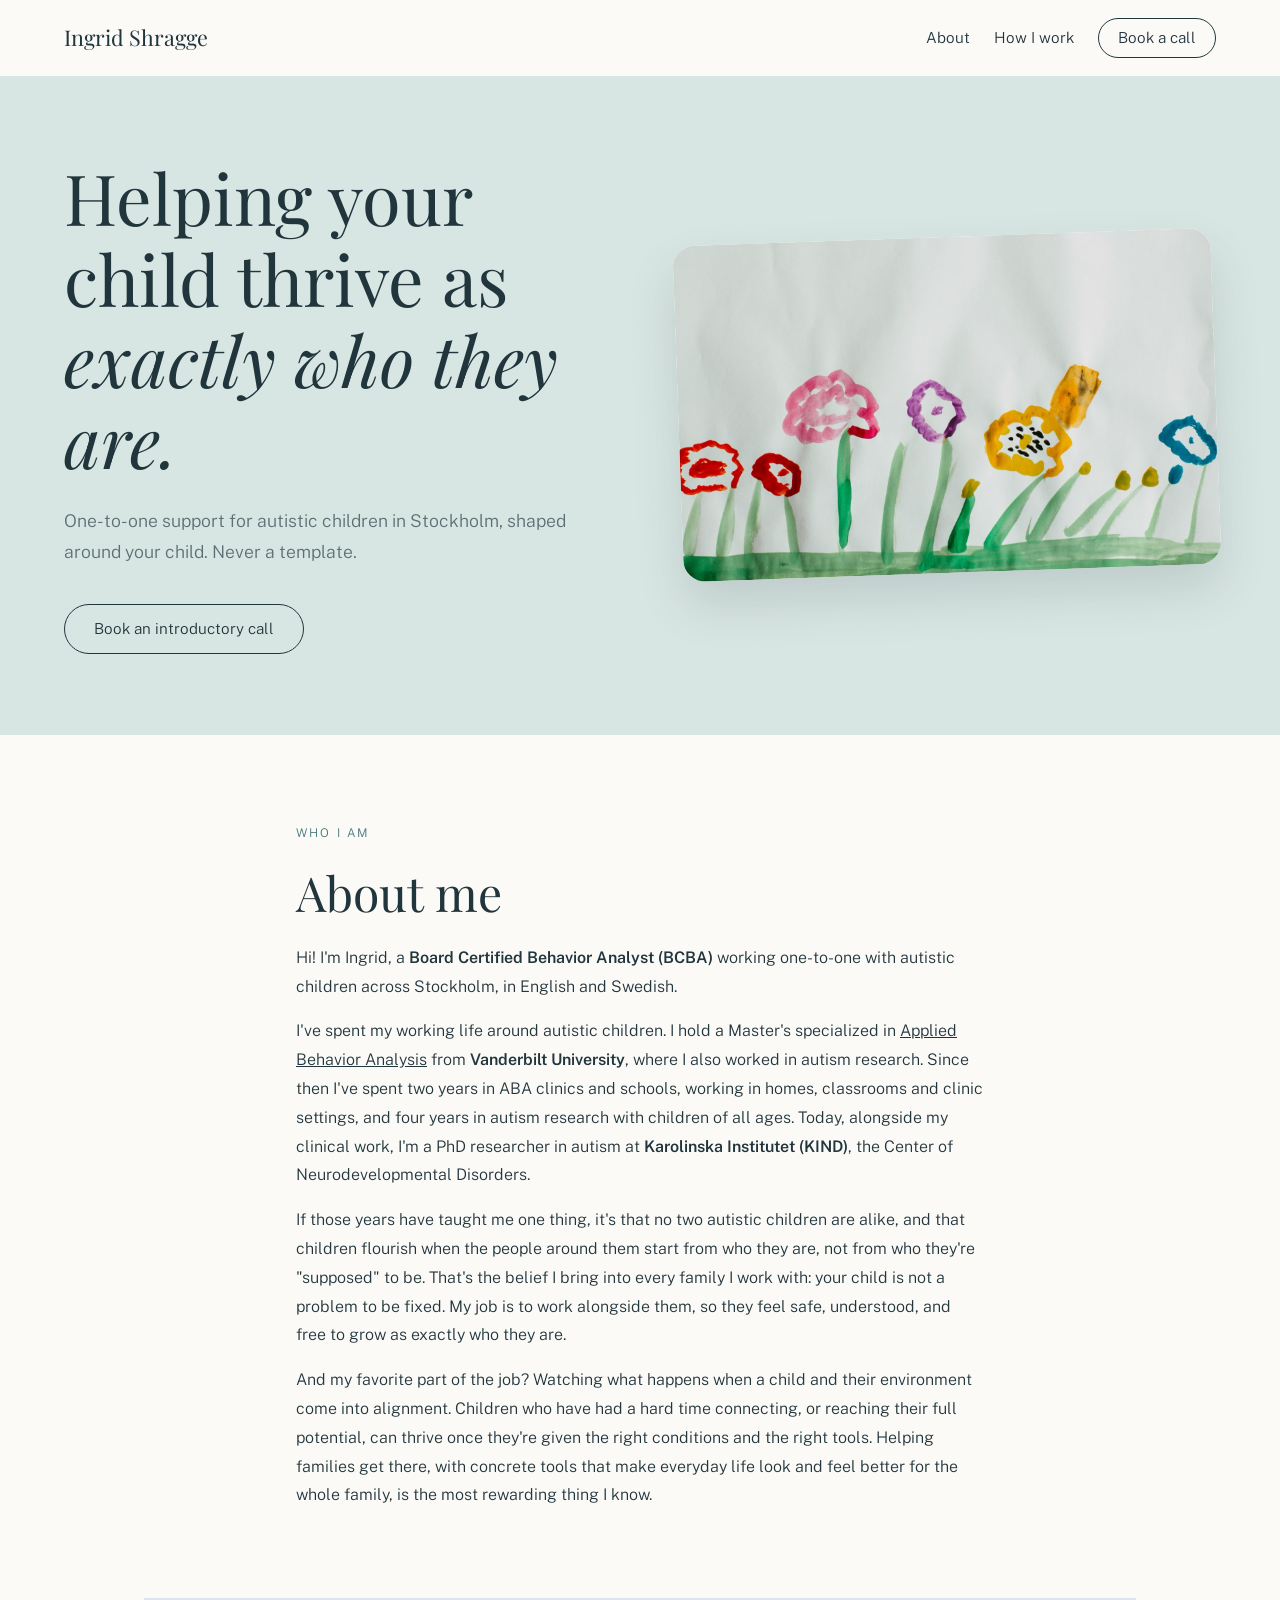
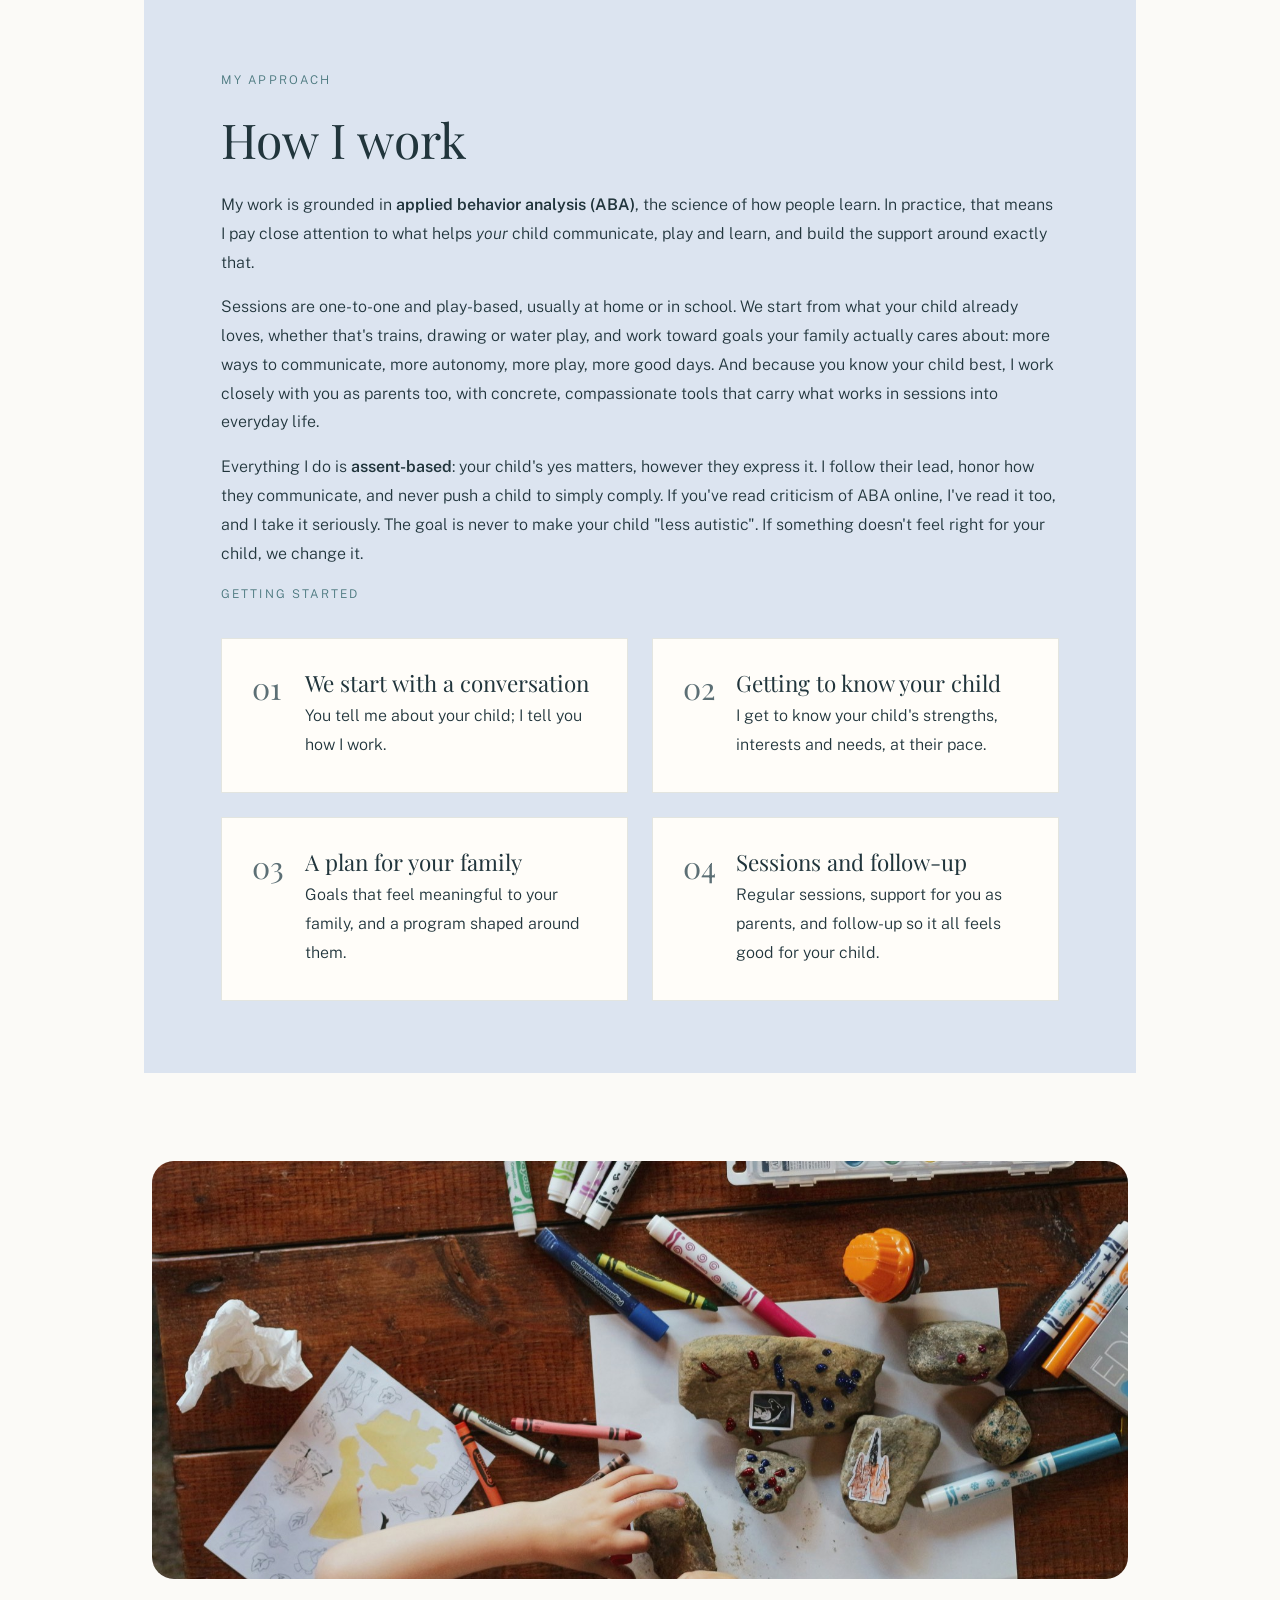
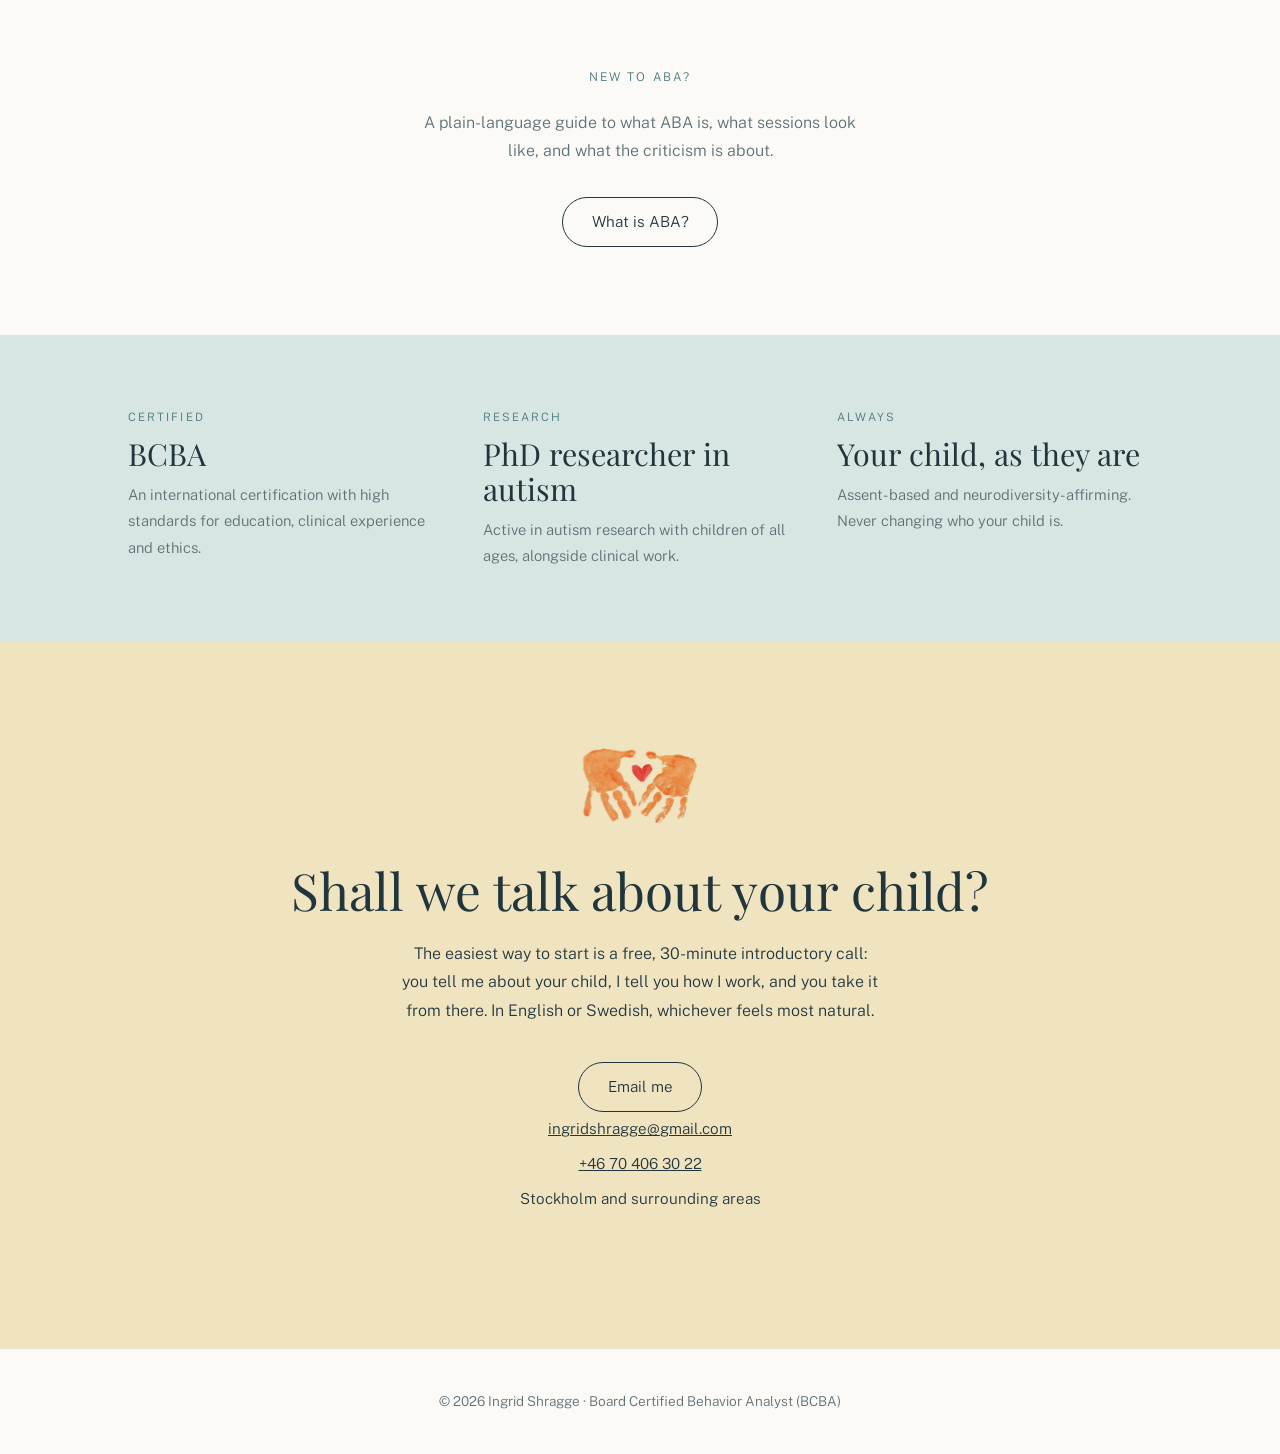
==== index.html @ 55aa9982 "Byt bandbild till barnhänder som målar stenar + större hero-bild - rock-painting.jpg ersätter chalk." ====
<!doctype html>
<html lang="en">
<head>
  <meta charset="utf-8">
  <meta name="viewport" content="width=device-width, initial-scale=1">
  <title>Ingrid Shragge · Behavior Support for Autistic Children in Stockholm</title>
  <meta name="description" content="Neurodiversity-affirming, one-to-one behavioral support (ABA) for autistic children in Stockholm, plus parent coaching. Board Certified Behavior Analyst (BCBA) and PhD researcher in autism. Free introductory call in English or Swedish.">
  <meta name="theme-color" content="#d8e6e3">

  <link rel="icon" href="img/favicon.svg" type="image/svg+xml">
  <link rel="icon" href="img/favicon-32.png" sizes="32x32" type="image/png">
  <link rel="apple-touch-icon" href="img/apple-touch-icon.png">

  <!-- Länkdelning (OBS: absoluta URL:er, uppdatera vid domänbyte) -->
  <meta property="og:type" content="website">
  <meta property="og:title" content="Ingrid Shragge · Behavior Support for Autistic Children in Stockholm">
  <meta property="og:description" content="Neurodiversity-affirming, one-to-one support (ABA) for autistic children, plus parent coaching. Free introductory call in English or Swedish.">
  <meta property="og:url" content="https://marclagos-cloud.github.io/hemsida/">
  <meta property="og:image" content="https://marclagos-cloud.github.io/hemsida/img/og-image.jpg">
  <meta property="og:image:width" content="1200">
  <meta property="og:image:height" content="630">
  <meta name="twitter:card" content="summary_large_image">

  <link rel="preconnect" href="https://fonts.googleapis.com">
  <link rel="preconnect" href="https://fonts.gstatic.com" crossorigin>
  <link href="https://fonts.googleapis.com/css2?family=Playfair+Display:ital,wght@0,400;0,600;1,400&family=Public+Sans:wght@300;600&display=swap" rel="stylesheet">
  <link rel="stylesheet" href="css/style.css?v=4">
</head>
<body>

  <header class="site-header">
    <a class="logo" href="index.html">Ingrid Shragge</a>
    <nav>
      <a href="#about">About</a>
      <a href="#how-i-work">How I work</a>
      <a class="knapp knapp-liten" href="#contact">Book a call</a>
    </nav>
  </header>

  <main>
    <section class="hero">
      <div class="hero-inre">
        <div class="hero-copy">
          <h1>Helping your child thrive as <br><em>exactly who they are.</em></h1>
          <p class="hero-text">
            One-to-one support for autistic children in Stockholm,
            shaped around your child. Never a template.
          </p>
          <a class="knapp" href="#contact">Book an introductory call</a>
        </div>
        <img class="hero-bild hero-bild-blommor" src="img/hero-painting.jpg"
             alt="A child's watercolour painting of a row of flowers"
             width="1600" height="933">
      </div>
    </section>

    <section id="about" class="sektion">
      <p class="kicker">Who I am</p>
      <h2>About me</h2>
      <p>
        Hi! I'm Ingrid, a <strong>Board Certified Behavior Analyst
        (BCBA)</strong> working one-to-one with autistic children across
        Stockholm, in English and Swedish.
      </p>
      <p>
        I've spent my working life around autistic children. I hold a
        Master's specialized in <a href="what-is-aba.html">Applied Behavior
        Analysis</a> from
        <strong>Vanderbilt University</strong>, where I also worked in autism
        research. Since then I've spent two years in ABA clinics and schools,
        working in homes, classrooms and clinic settings, and four years in
        autism research with children of all ages. Today, alongside my
        clinical work, I'm a PhD researcher in autism at <strong>Karolinska
        Institutet (KIND)</strong>, the Center of Neurodevelopmental
        Disorders.
      </p>
      <p>
        If those years have taught me one thing, it's that no two autistic
        children are alike, and that children flourish when the people
        around them start from who they are, not from who they're "supposed"
        to be. That's the belief I bring into every family I work with: your
        child is not a problem to be fixed. My job is to work alongside them,
        so they feel safe, understood, and free to grow as exactly who they
        are.
      </p>
      <p>
        And my favorite part of the job? Watching what happens when a child
        and their environment come into alignment. Children who have had a
        hard time connecting, or reaching their full potential, can thrive
        once they're given the right conditions and the right tools. Helping
        families get there, with concrete tools that make everyday life look
        and feel better for the whole family, is the most rewarding thing
        I know.
      </p>
    </section>

    <section id="how-i-work" class="sektion">
      <p class="kicker">My approach</p>
      <h2>How I work</h2>
      <p>
        My work is grounded in <strong>applied behavior analysis
        (ABA)</strong>, the science of how people learn. In practice, that
        means I pay close attention to what helps <em>your</em> child
        communicate, play and learn, and build the support around exactly
        that.
      </p>
      <p>
        Sessions are one-to-one and play-based, usually at home or in school.
        We start from what your child already loves, whether that's trains,
        drawing or water play, and work toward goals your family actually
        cares about: more ways to communicate, more autonomy, more play,
        more good days. And because you know your child best, I work closely
        with you as parents too, with concrete, compassionate tools that
        carry what works in sessions into everyday life.
      </p>
      <p>
        Everything I do is <strong>assent-based</strong>: your child's yes
        matters, however they express it. I follow their lead, honor how
        they communicate, and never push a child to simply comply. If you've
        read criticism of ABA online, I've read it too, and I take it
        seriously. The goal is never to make your child "less autistic".
        If something doesn't feel right for your child, we change it.
      </p>
      <p class="kicker steg-kicker">Getting started</p>
      <ol class="steg">
        <li>
          <h3>We start with a conversation</h3>
          <p>You tell me about your child; I tell you how I work.</p>
        </li>
        <li>
          <h3>Getting to know your child</h3>
          <p>I get to know your child's strengths, interests and needs, at their pace.</p>
        </li>
        <li>
          <h3>A plan for your family</h3>
          <p>Goals that feel meaningful to your family, and a program shaped around them.</p>
        </li>
        <li>
          <h3>Sessions and follow-up</h3>
          <p>Regular sessions, support for you as parents, and follow-up so it all feels good for your child.</p>
        </li>
      </ol>
    </section>

    <figure class="bild">
      <img src="img/rock-painting.jpg"
           alt="Seen from above: a child's hands painting small stones, surrounded by crayons and markers"
           width="1600" height="1066" loading="lazy">
    </figure>

    <aside class="aba-banner">
      <p class="kicker">New to ABA?</p>
      <p>
        A plain-language guide to what ABA is, what sessions look like,
        and what the criticism is about.
      </p>
      <a class="knapp" href="what-is-aba.html">What is ABA?</a>
    </aside>

    <section class="fortroende">
      <div class="fortroende-inre">
        <div class="pelare">
          <p class="pelare-rubrik">Certified</p>
          <p class="pelare-stor">BCBA</p>
          <p>An international certification with high standards for education, clinical experience and ethics.</p>
        </div>
        <div class="pelare">
          <p class="pelare-rubrik">Research</p>
          <p class="pelare-stor">PhD researcher in autism</p>
          <p>Active in autism research with children of all ages, alongside clinical work.</p>
        </div>
        <div class="pelare">
          <p class="pelare-rubrik">Always</p>
          <p class="pelare-stor">Your child, as they are</p>
          <p>Assent-based and neurodiversity-affirming. Never changing who your child is.</p>
        </div>
      </div>
    </section>

    <section id="contact" class="slut-cta">
      <div class="slut-cta-inre">
        <img class="kontakt-bild" src="img/handprints.jpg"
             alt="Two orange children's handprints with a small painted heart between them"
             width="1270" height="840" loading="lazy">
        <h2>Shall we talk about your child?</h2>
        <p>
          The easiest way to start is a free, 30-minute introductory call:
          you tell me about your child, I tell you how I work, and you take
          it from there. In English or Swedish, whichever feels most natural.
        </p>
        <a class="knapp" href="mailto:ingridshragge@gmail.com">Email me</a>
        <p class="kontakt-rader">
          <a href="mailto:ingridshragge@gmail.com">ingridshragge@gmail.com</a><br>
          <a href="tel:+46704063022">+46 70 406 30 22</a><br>
          Stockholm and surrounding areas
        </p>
      </div>
    </section>
  </main>

  <footer class="site-footer">
    <p>© 2026 Ingrid Shragge · Board Certified Behavior Analyst (BCBA)</p>
  </footer>

  <script src="js/main.js?v=2"></script>
</body>
</html>
---- css/style.css ----
/* ==================================================
   Designsystem
   Rubriker: Playfair Display 400 (aldrig fet)
   Brödtext: Public Sans 300
   Egen palett: ink + teal + guld + himmelsblå
   ================================================== */

:root {
  --bg: #fbfaf7;
  --text: #21353c;
  --dov: #5c6f75;
  --teal-mork: #274e53;
  --teal: #d8e6e3;
  --guld: #f0e3c0;
  --himmel: #dce4f0;
  --kant: #e3e5e0;
  --serif: "Playfair Display", Georgia, serif;
  --sans: "Public Sans", -apple-system, "Helvetica Neue", sans-serif;
  --max-bredd: 46rem;
}

* {
  margin: 0;
  padding: 0;
  box-sizing: border-box;
}

html {
  scroll-behavior: smooth;
  scroll-padding-top: 4.5rem;
}

body {
  font-family: var(--sans);
  font-weight: 300;
  background: var(--bg);
  color: var(--text);
  line-height: 1.8;
  overflow-x: hidden;
}

h1, h2, h3, .logo, .pelare-stor {
  font-family: var(--serif);
  font-weight: 400;
  line-height: 1.15;
}

strong {
  font-weight: 600;
}

/* Platshållare: text som ska bytas ut mot riktigt innehåll */
.platshallare {
  background: #fbdfc7;
  border-radius: 3px;
  padding: 0 0.2em;
}

/* --- Mjuk intoning vid scroll (js lägger på .reveal/.syns) --- */

.reveal {
  opacity: 0;
  transform: translateY(28px);
  transition: opacity 0.6s ease, transform 0.6s ease;
}

.reveal.syns {
  opacity: 1;
  transform: translateY(0);
}

@media (prefers-reduced-motion: reduce) {
  html { scroll-behavior: auto; }
  .reveal { opacity: 1; transform: none; transition: none; }
}

/* --- Header --- */

.site-header {
  position: sticky;
  top: 0;
  z-index: 10;
  display: flex;
  justify-content: space-between;
  align-items: center;
  flex-wrap: wrap;
  gap: 0.5rem;
  padding: 1.1rem clamp(1.5rem, 5vw, 4rem);
  background: rgba(251, 250, 247, 0.85);
  backdrop-filter: blur(10px);
  -webkit-backdrop-filter: blur(10px);
}

.logo {
  font-size: 1.35rem;
  color: var(--text);
  text-decoration: none;
}

.site-header nav {
  display: flex;
  align-items: center;
}

.site-header nav a {
  font-size: 0.95rem;
  color: var(--text);
  text-decoration: none;
  margin-left: 1.5rem;
  border-bottom: 1px solid transparent;
  transition: border-color 0.15s ease;
}

.site-header nav a:hover {
  border-bottom-color: var(--text);
}

/* --- Knappar: tunna outline-piller --- */

.knapp {
  display: inline-block;
  font-family: var(--sans);
  font-size: 0.95rem;
  color: var(--text);
  background: transparent;
  border: 1px solid var(--text);
  text-decoration: none;
  padding: 0.65rem 1.8rem;
  border-radius: 300px;
  white-space: nowrap;
  transition: background 0.2s ease, color 0.2s ease, transform 0.2s ease;
}

.knapp:hover {
  background: var(--teal-mork);
  border-color: var(--teal-mork);
  color: var(--bg);
  transform: translateY(-1px);
}

.knapp-liten {
  padding: 0.35rem 1.2rem;
  font-size: 0.9rem;
}

.site-header nav a.knapp-liten {
  border-bottom: none;
  border: 1px solid var(--text);
}

/* --- Kicker (små versala etiketter) --- */

.kicker {
  text-transform: uppercase;
  letter-spacing: 0.18em;
  font-size: 0.75rem;
  color: #48767c;
  margin-bottom: 1.25rem;
}

/* --- Hero: text vänster, bild i rundat kort höger --- */

.hero {
  background: var(--teal);
  min-height: 72vh;
  display: flex;
  align-items: center;
  padding: clamp(4rem, 9vh, 6rem) clamp(1.5rem, 5vw, 4rem);
}

.hero-inre {
  max-width: 72rem;
  margin: 0 auto;
  display: grid;
  grid-template-columns: minmax(0, 6fr) minmax(0, 6fr);
  align-items: center;
  gap: clamp(2.5rem, 6vw, 5.5rem);
}

.hero h1 {
  font-size: clamp(2.6rem, 5.5vw, 4.4rem);
  margin-bottom: 1.5rem;
}

.hero h1 em {
  font-style: italic;
}

.hero-text {
  font-size: 1.1rem;
  color: var(--dov);
  max-width: 33rem;
  margin: 0 0 2.25rem;
}

/* Bilden: rundat kort med lätt lutning, som en teckning på kylskåpet.
   Platshållare tills det finns ett foto på Ingrid i lek med ett barn. */
.hero-bild {
  width: 100%;
  max-width: 34rem;
  height: auto; /* släpper höjd-attributet så aspect-ratio får styra */
  justify-self: end;
  aspect-ratio: 16 / 10;
  object-fit: cover;
  border-radius: 22px;
  transform: rotate(-2deg);
  background: #fff;
  box-shadow: 0 24px 48px rgba(33, 53, 60, 0.14);
}

/* Croppen styrs per foto så motivet hamnar rätt i kortet */
.hero-bild-blommor { object-position: 50% 68%; }

/* --- Bildband: brett foto med rundade hörn --- */

.bild {
  max-width: 64rem;
  margin: 5.5rem auto;
  padding: 0 1.5rem;
}

.bild img {
  display: block;
  width: 100%;
  height: auto; /* släpper höjd-attributet så aspect-ratio får styra */
  aspect-ratio: 21 / 9;
  object-fit: cover;
  object-position: 50% 68%; /* barnhänderna och stenarna i fokus */
  border-radius: 22px;
}

/* --- Sektioner --- */

.sektion {
  max-width: var(--max-bredd);
  margin: 0 auto;
  padding: 5.5rem 1.5rem;
}

.sektion h2 {
  font-size: clamp(2rem, 4.5vw, 3rem);
  margin-bottom: 1.5rem;
}

.sektion p + p {
  margin-top: 1rem;
}

.sektion a {
  color: var(--text);
}

/* --- "New to ABA?"-strip mellan bildbandet och förtroendebandet --- */

.aba-banner {
  max-width: var(--max-bredd);
  margin: 0 auto;
  padding: 0 1.5rem 5.5rem;
  text-align: center;
}

.aba-banner p:not(.kicker) {
  color: var(--dov);
  max-width: 28rem;
  margin: 0 auto 1.9rem;
}

/* --- Undersidor (t.ex. What is ABA?) --- */

.undersida-hero {
  padding-bottom: 0;
}

.undersida-hero h1 {
  font-size: clamp(2.4rem, 6vw, 3.6rem);
  margin-bottom: 1.5rem;
}

.fragor h2 {
  font-size: 1.6rem;
  margin: 3.25rem 0 0.9rem;
}

.fragor h2:first-child {
  margin-top: 0;
}

/* --- How I work: panel med färg runt texten, stegen sist --- */

#how-i-work {
  background: var(--himmel);
  max-width: 62rem;
  padding: 4.5rem clamp(2rem, 6vw, 5.5rem);
}

.steg-kicker {
  margin-top: 3.25rem;
}

.steg {
  list-style: none;
  counter-reset: steg;
  margin-top: 2rem;
  display: grid;
  grid-template-columns: repeat(auto-fit, minmax(min(20rem, 100%), 1fr));
  gap: 1.5rem;
}

.steg li {
  counter-increment: steg;
  position: relative;
  background: #fffdf9;
  border: 1px solid var(--kant);
  padding: 2rem 2rem 2rem 5.2rem;
}

.steg li::before {
  content: counter(steg, decimal-leading-zero);
  position: absolute;
  left: 1.9rem;
  top: 2.15rem;
  font-family: var(--serif);
  font-size: 1.9rem;
  line-height: 1;
  color: var(--dov);
}

.steg h3 {
  font-size: 1.4rem;
  margin-bottom: 0.35rem;
}

/* --- Förtroendepelare (ljus teal-band) --- */

.fortroende {
  background: var(--teal);
  color: var(--text);
}

.fortroende-inre {
  max-width: 72rem;
  margin: 0 auto;
  padding: 4.5rem clamp(1.5rem, 5vw, 4rem);
  display: grid;
  grid-template-columns: repeat(auto-fit, minmax(15rem, 1fr));
  gap: 2.5rem;
}

.pelare-rubrik {
  text-transform: uppercase;
  letter-spacing: 0.18em;
  font-size: 0.72rem;
  color: #48767c;
  margin-bottom: 0.6rem;
}

.pelare-stor {
  font-size: 1.9rem;
  margin-bottom: 0.6rem;
}

.pelare p:last-child {
  color: var(--dov);
  font-size: 0.92rem;
}

/* --- Slut-CTA (guldblock) --- */

.slut-cta {
  background: var(--guld);
  text-align: center;
  padding: 6rem 1.5rem;
}

.slut-cta-inre {
  max-width: var(--max-bredd);
  margin: 0 auto;
}

/* Handavtrycken: vit bakgrund smälter in i guldet via multiply */
.kontakt-bild {
  display: block;
  width: 9rem;
  height: auto;
  margin: 0 auto 1.75rem;
  mix-blend-mode: multiply;
}

.slut-cta h2 {
  font-size: clamp(2.1rem, 5vw, 3.2rem);
  margin-bottom: 1.25rem;
}

.slut-cta-inre > p {
  max-width: 30rem;
  margin: 0 auto 2.25rem;
}

.slut-cta a {
  color: var(--text);
}

.kontakt-rader {
  margin-top: 2.5rem;
  line-height: 2.3;
  font-size: 0.95rem;
}

/* --- Footer --- */

.site-footer {
  padding: 2.5rem 1.5rem;
  text-align: center;
  color: var(--dov);
  font-size: 0.85rem;
}

/* ==================================================
   Mobil — majoriteten av trafiken. Testa alltid här.
   ================================================== */

@media (max-width: 44rem) {
  /* Header: en rad — logga + boka-knapp, textlänkarna göms */
  .site-header {
    flex-wrap: nowrap;
    padding: 0.85rem 1.25rem;
  }
  .site-header nav a:not(.knapp-liten) {
    display: none;
  }

  html {
    scroll-padding-top: 4rem;
  }

  /* Hero: text centrerad, fotot i båge under */
  .hero {
    min-height: 0;
    padding: 3.5rem 1.25rem 4rem;
    text-align: center;
  }
  .hero-inre {
    grid-template-columns: 1fr;
    gap: 2.5rem;
  }
  .hero h1 {
    font-size: 2.15rem;
  }
  .hero h1 br {
    display: none;
  }
  .hero-text {
    font-size: 1rem;
    margin: 0 auto 2rem;
  }
  .hero-bild {
    max-width: min(24rem, 92vw);
    justify-self: center;
    transform: rotate(-1.5deg);
  }

  .bild {
    margin: 3.5rem auto;
    padding: 0 1.25rem;
  }

  .aba-banner {
    padding: 0 1.25rem 3.5rem;
  }
  .bild img {
    aspect-ratio: 4 / 3;
    border-radius: 16px;
  }

  /* Sektioner: mobilanpassad luft */
  .sektion {
    padding: 3.5rem 1.25rem;
  }
  .sektion h2 {
    font-size: 1.9rem;
  }

  #how-i-work {
    margin-inline: 1rem;
    padding: 2.75rem 1.5rem;
  }

  .steg {
    gap: 1rem;
  }
  .steg li {
    padding: 1.4rem 1.25rem 1.4rem 4rem;
  }
  .steg li::before {
    left: 1.2rem;
    top: 1.55rem;
    font-size: 1.5rem;
  }

  .fortroende-inre {
    padding: 3rem 1.5rem;
    gap: 2rem;
  }

  .slut-cta {
    padding: 4rem 1.25rem;
  }
  .kontakt-bild {
    width: 7rem;
    margin-bottom: 1.5rem;
  }
}
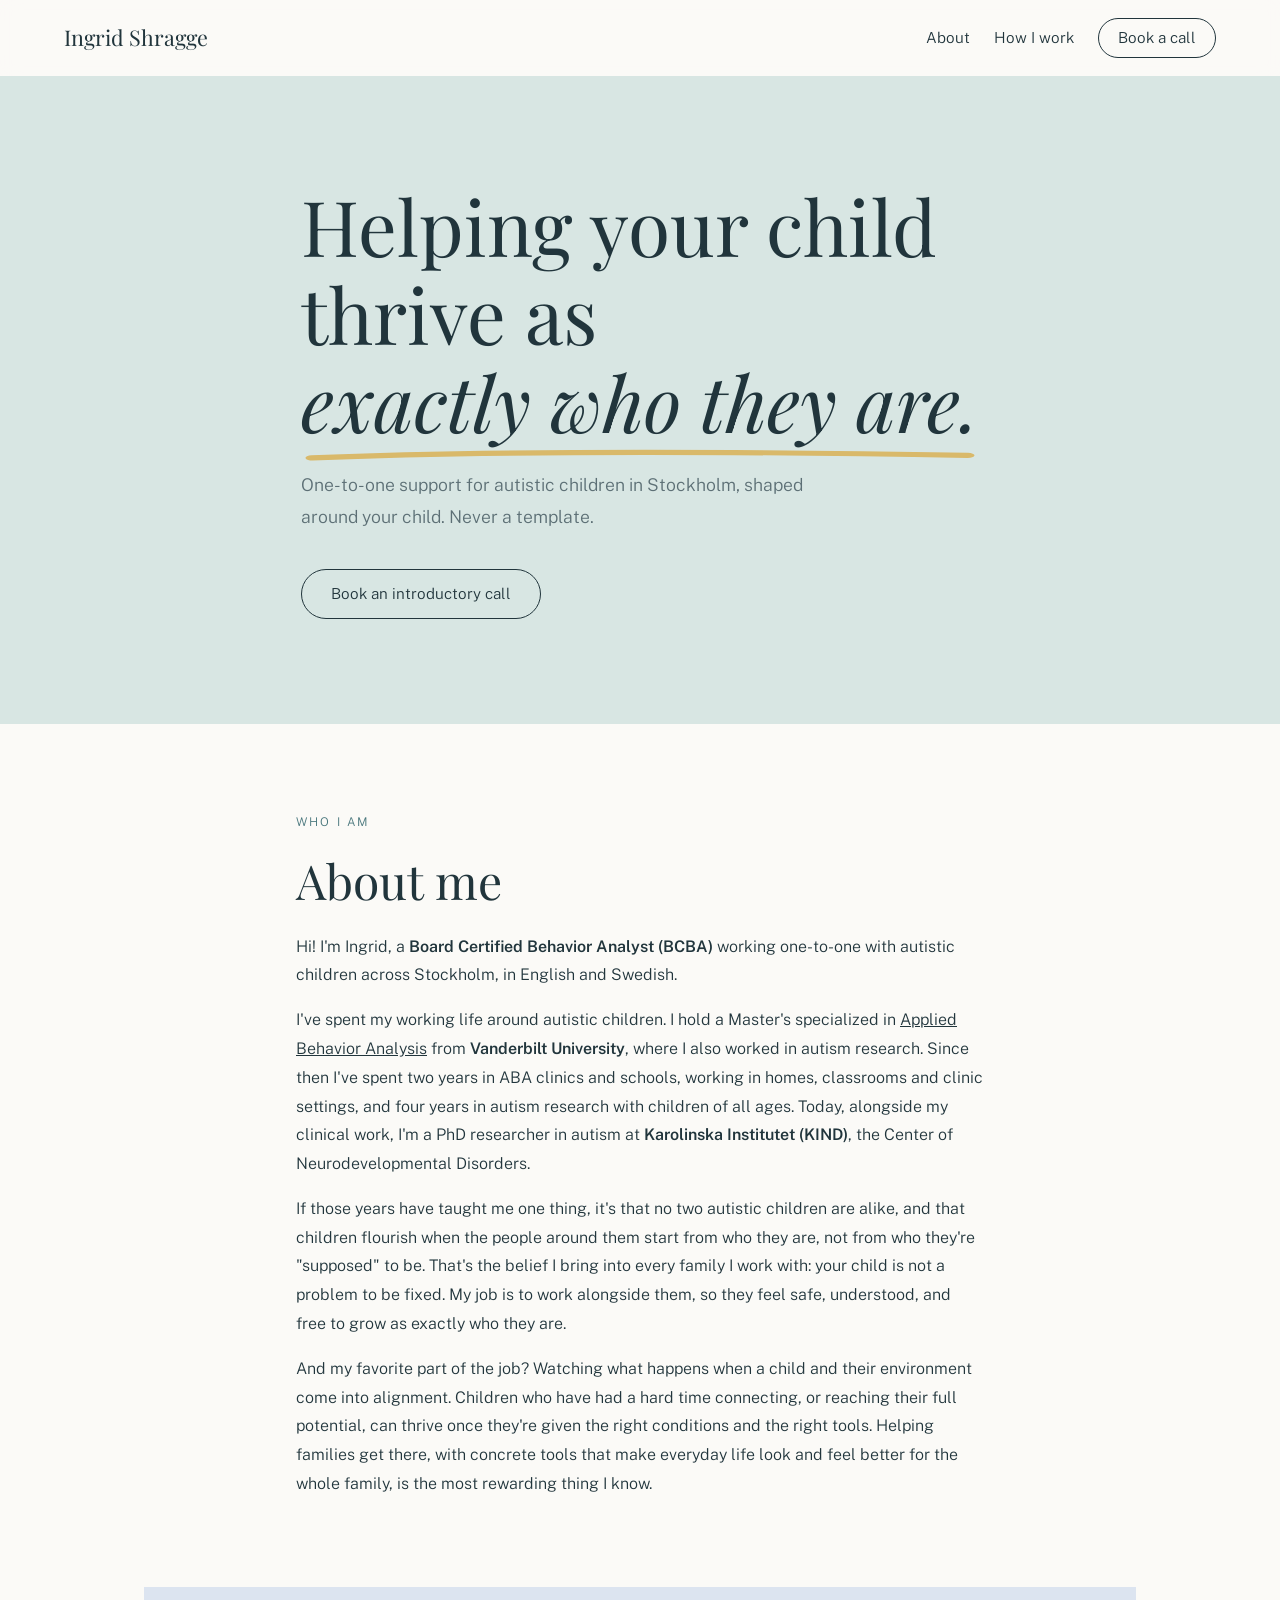
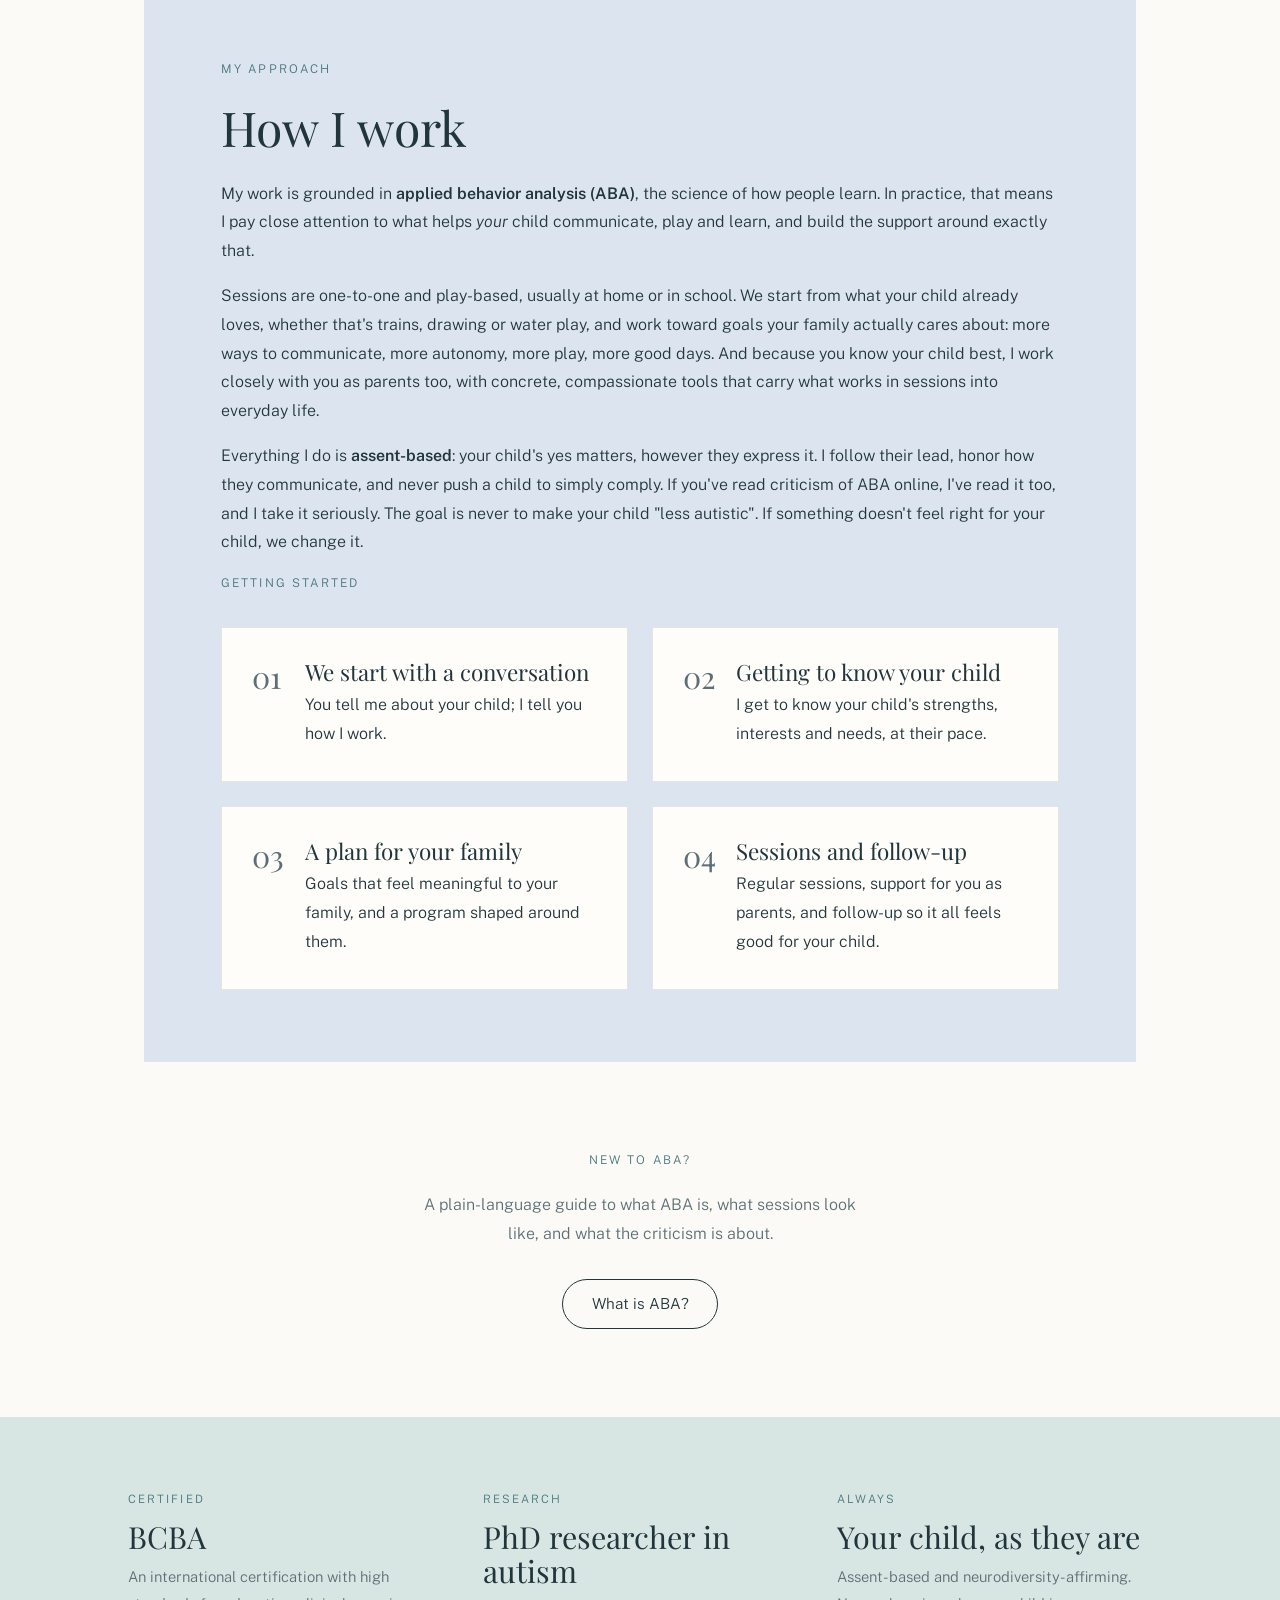
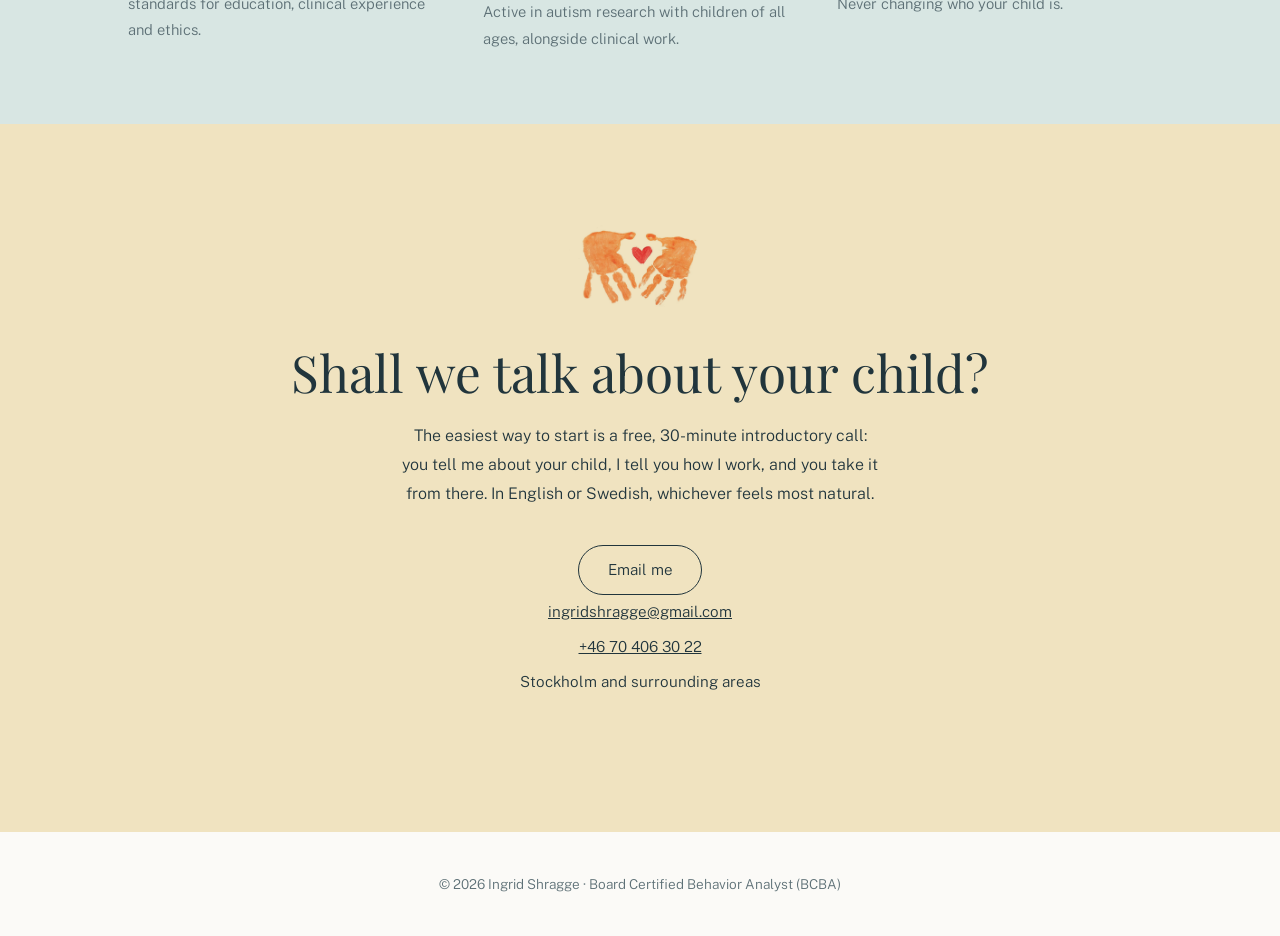
==== commit b263f7c4: "Typografisk hero med guldsvep, bildbandet slopat, nytt OG-kort (?v=5) Co-Authored-By: Claude Fable 5" ====
--- a/index.html
+++ b/index.html
@@ -24,7 +24,7 @@
   <link rel="preconnect" href="https://fonts.googleapis.com">
   <link rel="preconnect" href="https://fonts.gstatic.com" crossorigin>
   <link href="https://fonts.googleapis.com/css2?family=Playfair+Display:ital,wght@0,400;0,600;1,400&family=Public+Sans:wght@300;600&display=swap" rel="stylesheet">
-  <link rel="stylesheet" href="css/style.css?v=4">
+  <link rel="stylesheet" href="css/style.css?v=5">
 </head>
 <body>
 
@@ -38,19 +38,16 @@
   </header>
 
   <main>
-    <section class="hero">
+    <section class="hero hero-typo">
       <div class="hero-inre">
         <div class="hero-copy">
-          <h1>Helping your child thrive as <br><em>exactly who they are.</em></h1>
+          <h1>Helping your child <br>thrive as <br><em class="svep">exactly who they are.</em></h1>
           <p class="hero-text">
             One-to-one support for autistic children in Stockholm,
             shaped around your child. Never a template.
           </p>
           <a class="knapp" href="#contact">Book an introductory call</a>
         </div>
-        <img class="hero-bild hero-bild-blommor" src="img/hero-painting.jpg"
-             alt="A child's watercolour painting of a row of flowers"
-             width="1600" height="933">
       </div>
     </section>
 
@@ -142,12 +139,6 @@
       </ol>
     </section>
 
-    <figure class="bild">
-      <img src="img/rock-painting.jpg"
-           alt="Seen from above: a child's hands painting small stones, surrounded by crayons and markers"
-           width="1600" height="1066" loading="lazy">
-    </figure>
-
     <aside class="aba-banner">
       <p class="kicker">New to ABA?</p>
       <p>
--- a/css/style.css
+++ b/css/style.css
@@ -158,7 +158,7 @@
   margin-bottom: 1.25rem;
 }
 
-/* --- Hero: text vänster, bild i rundat kort höger --- */
+/* --- Hero: typografisk, stor rubrik med guldsvep under kursiven --- */
 
 .hero {
   background: var(--teal);
@@ -193,40 +193,23 @@
   margin: 0 0 2.25rem;
 }
 
-/* Bilden: rundat kort med lätt lutning, som en teckning på kylskåpet.
-   Platshållare tills det finns ett foto på Ingrid i lek med ett barn. */
-.hero-bild {
-  width: 100%;
-  max-width: 34rem;
-  height: auto; /* släpper höjd-attributet så aspect-ratio får styra */
-  justify-self: end;
-  aspect-ratio: 16 / 10;
-  object-fit: cover;
-  border-radius: 22px;
-  transform: rotate(-2deg);
-  background: #fff;
-  box-shadow: 0 24px 48px rgba(33, 53, 60, 0.14);
-}
-
-/* Croppen styrs per foto så motivet hamnar rätt i kortet */
-.hero-bild-blommor { object-position: 50% 68%; }
-
-/* --- Bildband: brett foto med rundade hörn --- */
-
-.bild {
-  max-width: 64rem;
-  margin: 5.5rem auto;
-  padding: 0 1.5rem;
-}
-
-.bild img {
+/* Typografisk hero (utan bild): copyn får hela bredden och rubriken
+   växer ett snäpp. Klassen sitter på sektionen i index.html. */
+.hero-typo .hero-inre {
   display: block;
-  width: 100%;
-  height: auto; /* släpper höjd-attributet så aspect-ratio får styra */
-  aspect-ratio: 21 / 9;
-  object-fit: cover;
-  object-position: 50% 68%; /* barnhänderna och stenarna i fokus */
-  border-radius: 22px;
+}
+
+.hero-typo h1 {
+  font-size: clamp(2.6rem, 6vw, 5.3rem);
+}
+
+/* Guldsvepet under kursiven: handritat penseldrag som inbäddad SVG,
+   mörkare guld än --guld för att synas mot ljus teal */
+.svep {
+  background: url("data:image/svg+xml,%3Csvg xmlns='http://www.w3.org/2000/svg' viewBox='0 0 300 20' preserveAspectRatio='none'%3E%3Cpath d='M5 14 C 70 7, 160 5, 295 11' fill='none' stroke='%23d9b96a' stroke-width='6' stroke-linecap='round'/%3E%3C/svg%3E") no-repeat 50% 100% / 100% 0.22em;
+  padding-bottom: 0.14em;
+  box-decoration-break: clone;
+  -webkit-box-decoration-break: clone;
 }
 
 /* --- Sektioner --- */
@@ -255,7 +238,8 @@
 .aba-banner {
   max-width: var(--max-bredd);
   margin: 0 auto;
-  padding: 0 1.5rem 5.5rem;
+  /* topp-luften ersätter bildbandet som låg här tidigare */
+  padding: 5.5rem 1.5rem;
   text-align: center;
 }
 
@@ -446,6 +430,9 @@
   .hero h1 {
     font-size: 2.15rem;
   }
+  .hero-typo h1 {
+    font-size: 2.35rem;
+  }
   .hero h1 br {
     display: none;
   }
@@ -453,23 +440,9 @@
     font-size: 1rem;
     margin: 0 auto 2rem;
   }
-  .hero-bild {
-    max-width: min(24rem, 92vw);
-    justify-self: center;
-    transform: rotate(-1.5deg);
-  }
-
-  .bild {
-    margin: 3.5rem auto;
-    padding: 0 1.25rem;
-  }
 
   .aba-banner {
-    padding: 0 1.25rem 3.5rem;
-  }
-  .bild img {
-    aspect-ratio: 4 / 3;
-    border-radius: 16px;
+    padding: 3.5rem 1.25rem;
   }
 
   /* Sektioner: mobilanpassad luft */
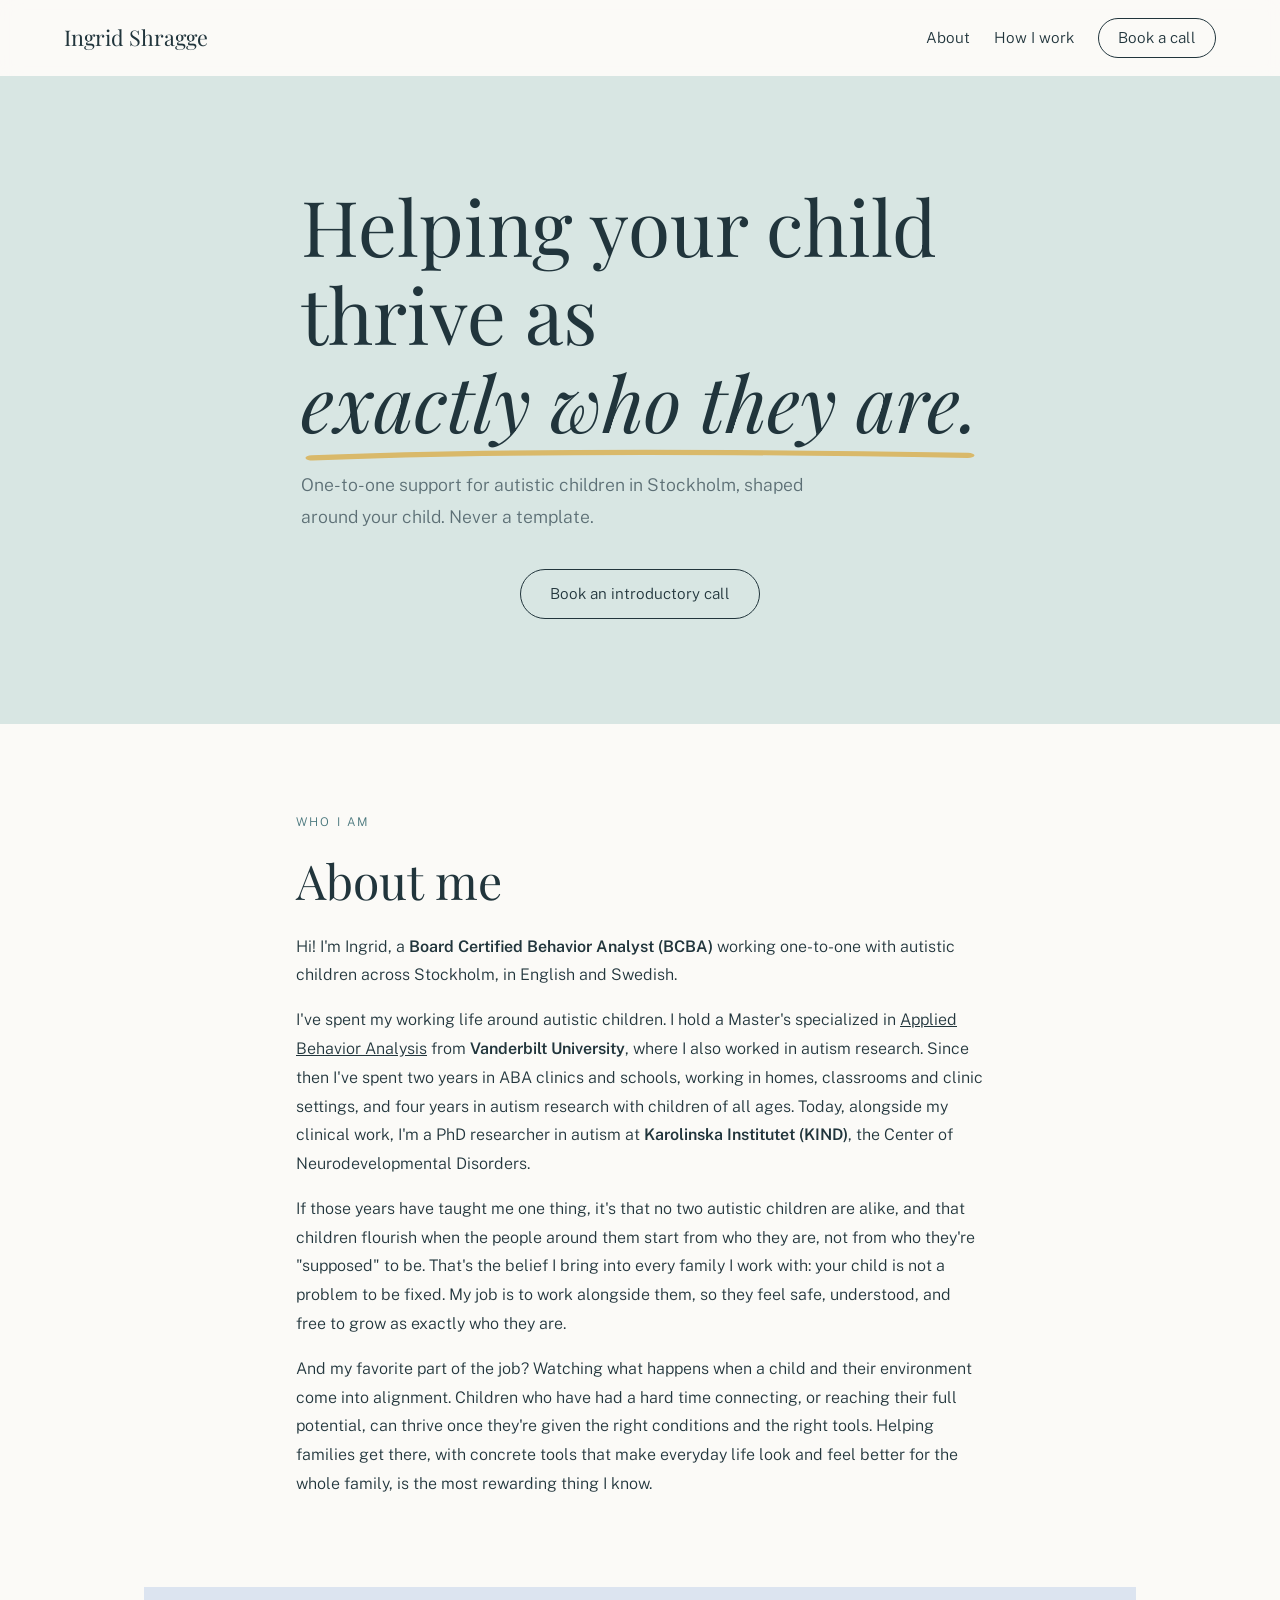
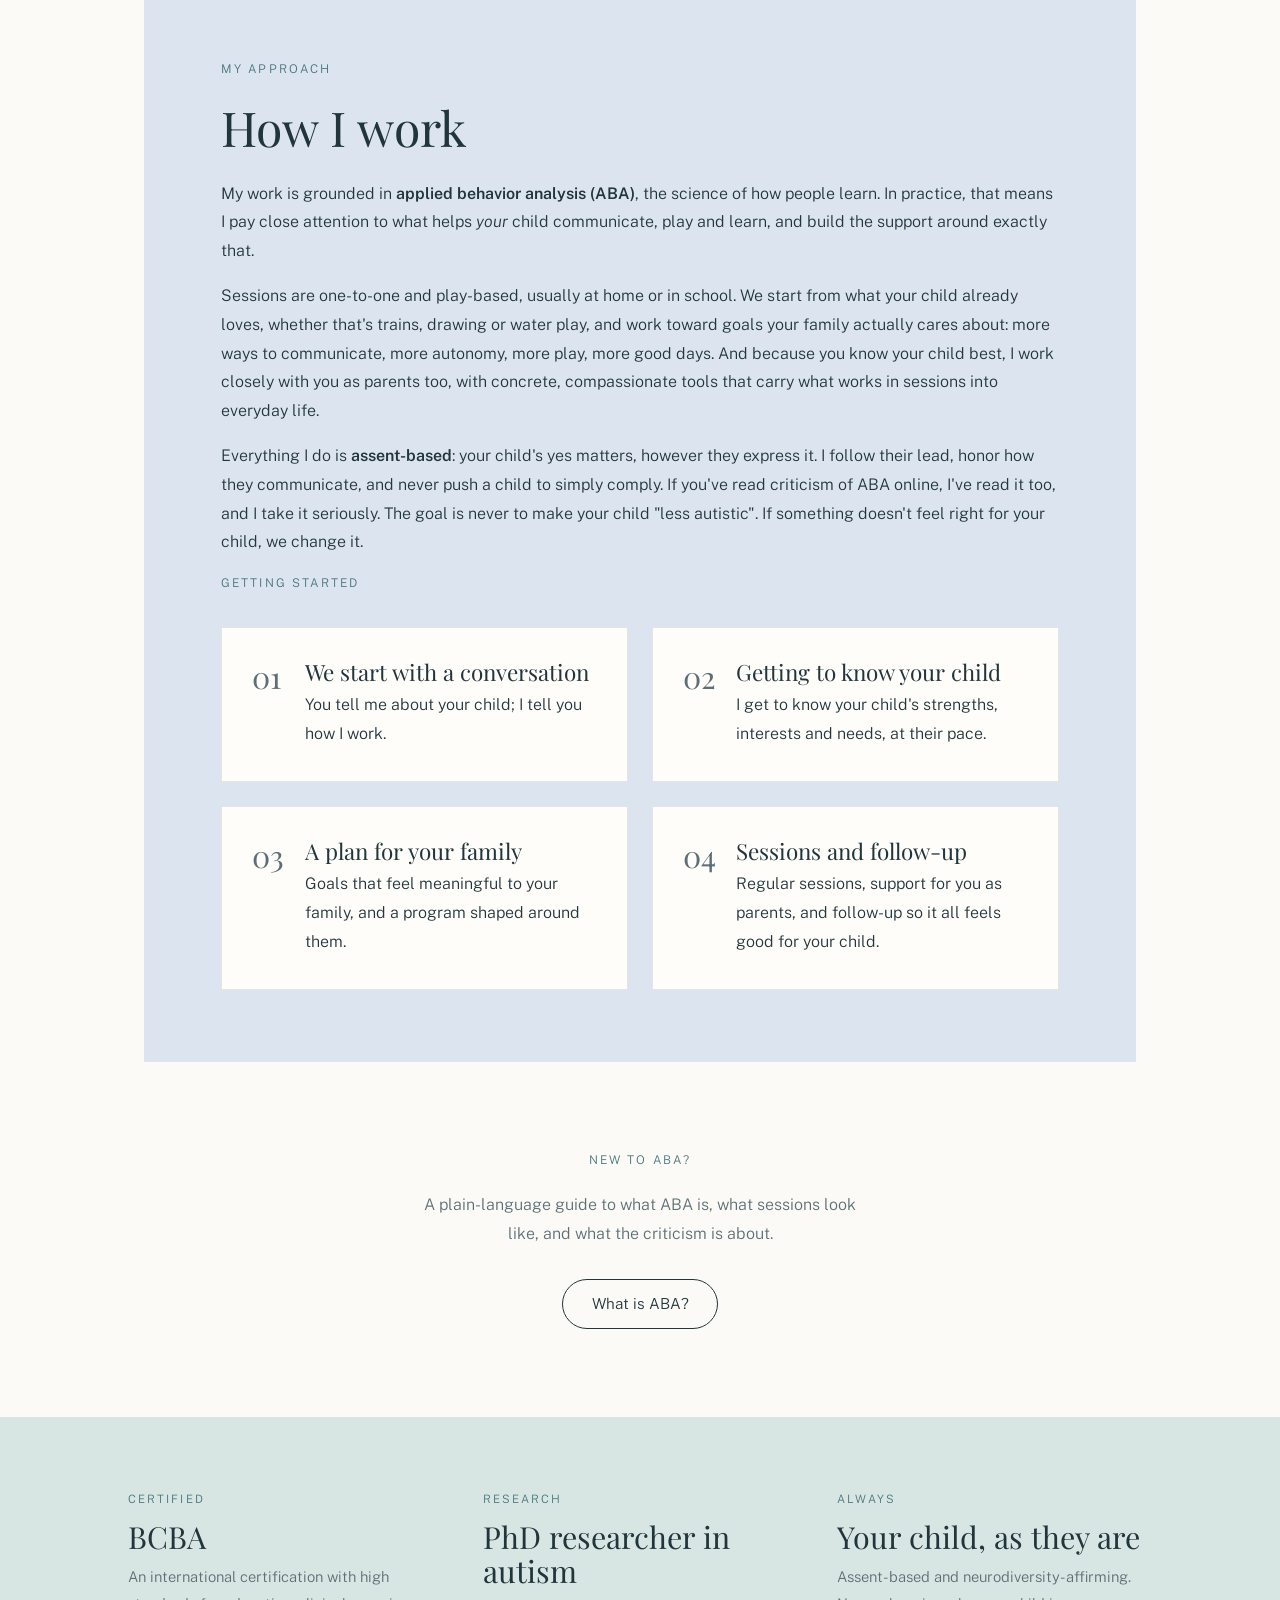
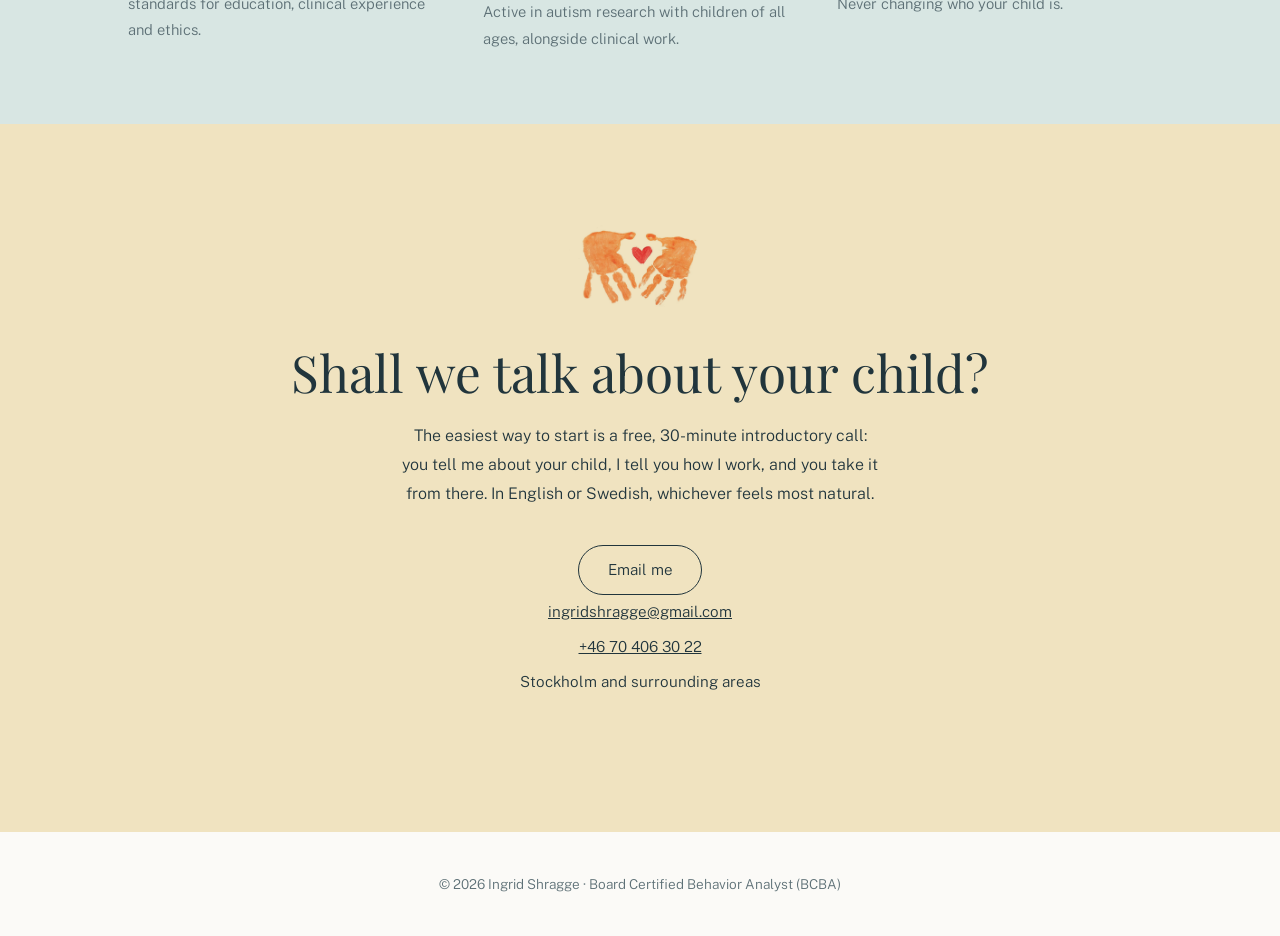
==== commit bcb60206: "Centrera hero-CTA:n på desktop (?v=6) Co-Authored-By: Claude Fable 5 <noreply@anthropic.com>" ====
--- a/index.html
+++ b/index.html
@@ -24,7 +24,7 @@
   <link rel="preconnect" href="https://fonts.googleapis.com">
   <link rel="preconnect" href="https://fonts.gstatic.com" crossorigin>
   <link href="https://fonts.googleapis.com/css2?family=Playfair+Display:ital,wght@0,400;0,600;1,400&family=Public+Sans:wght@300;600&display=swap" rel="stylesheet">
-  <link rel="stylesheet" href="css/style.css?v=5">
+  <link rel="stylesheet" href="css/style.css?v=6">
 </head>
 <body>
 
--- a/css/style.css
+++ b/css/style.css
@@ -203,6 +203,13 @@
   font-size: clamp(2.6rem, 6vw, 5.3rem);
 }
 
+/* Utan bild centreras CTA-knappen under rubriken */
+.hero-typo .knapp {
+  display: block;
+  width: fit-content;
+  margin-inline: auto;
+}
+
 /* Guldsvepet under kursiven: handritat penseldrag som inbäddad SVG,
    mörkare guld än --guld för att synas mot ljus teal */
 .svep {
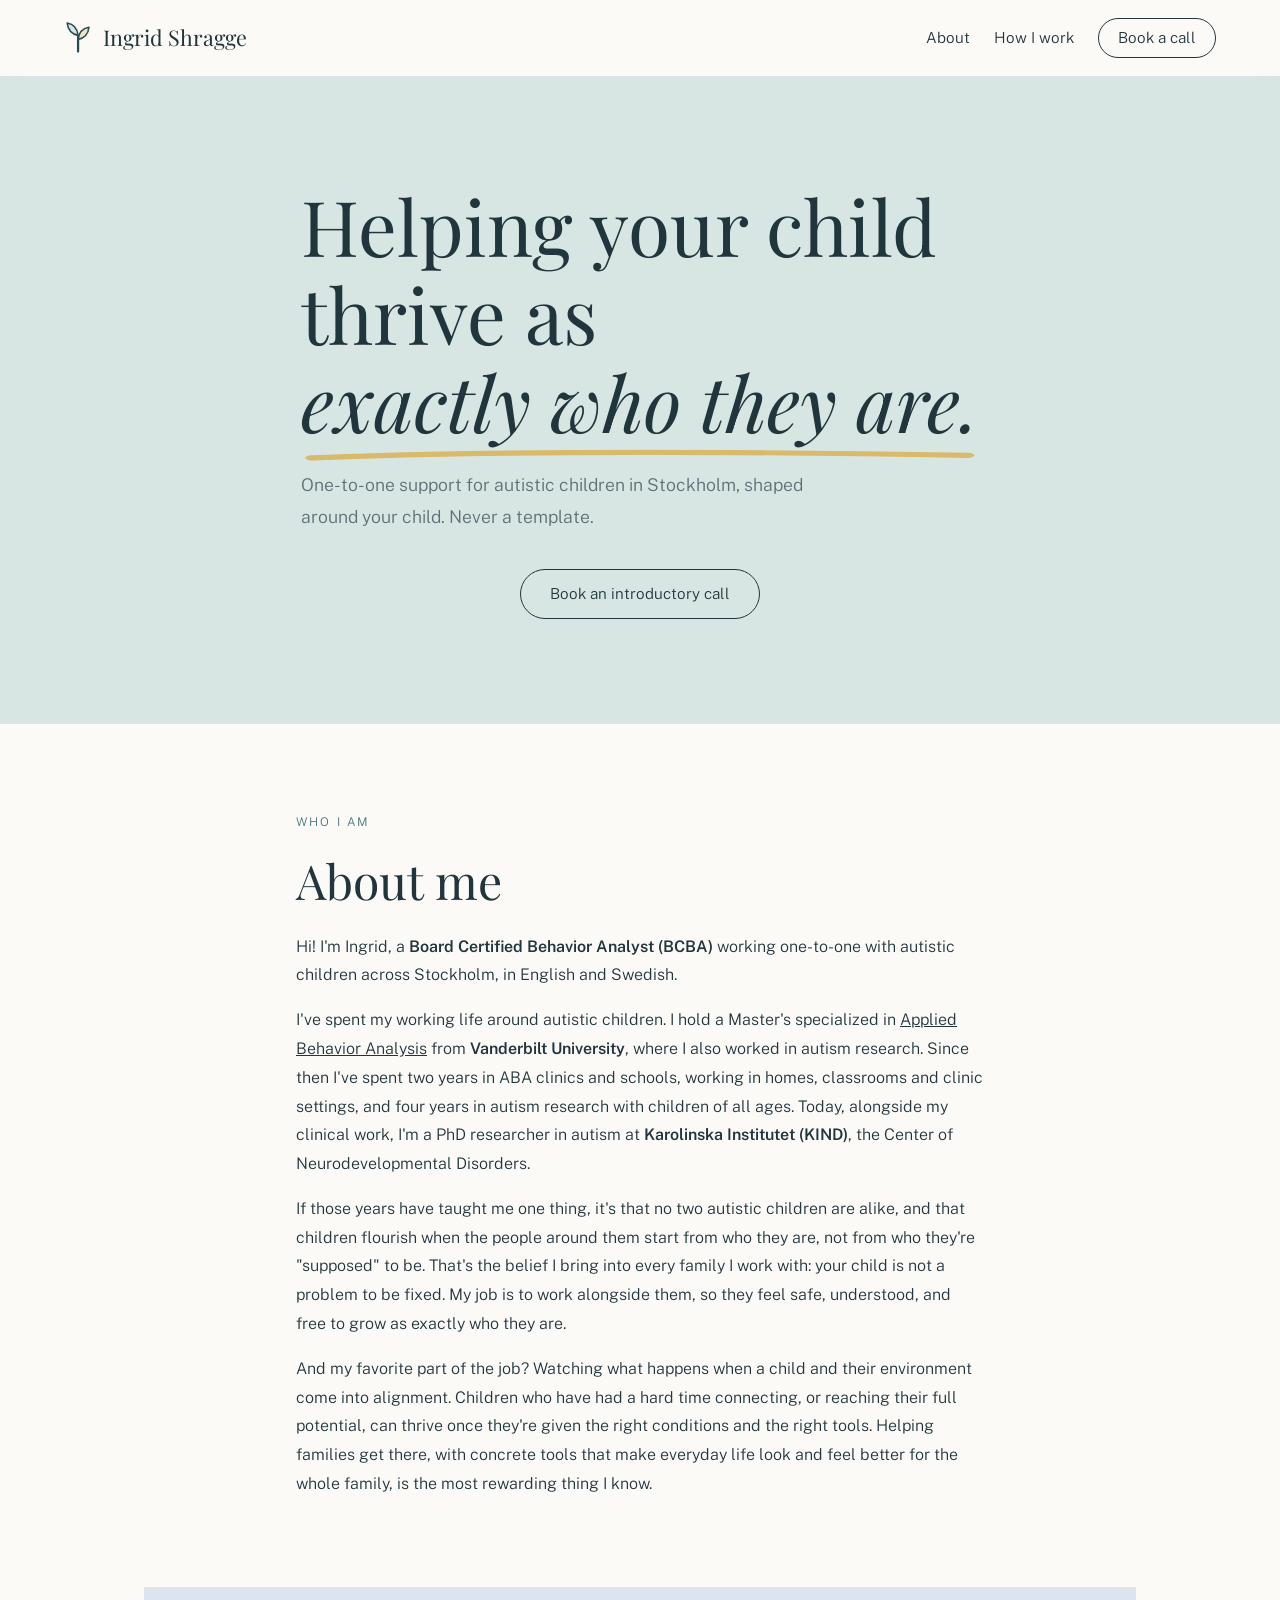
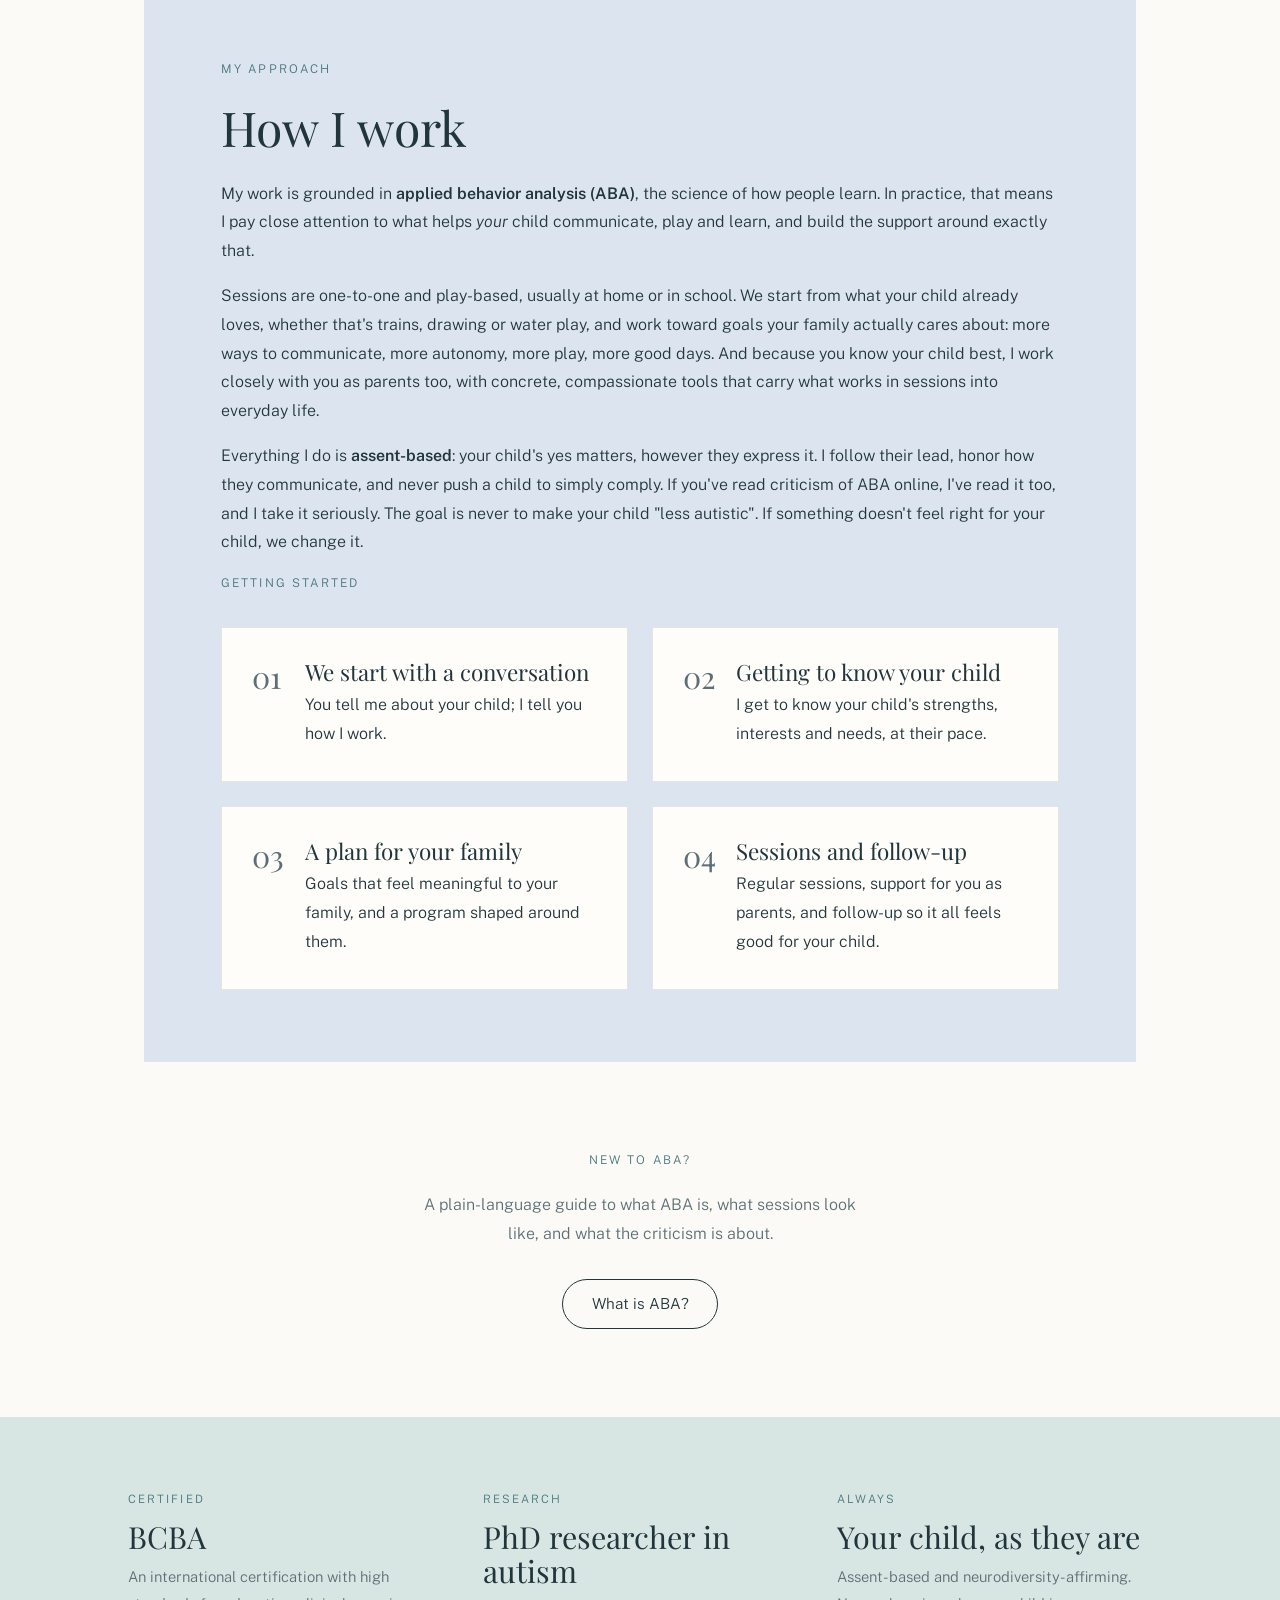
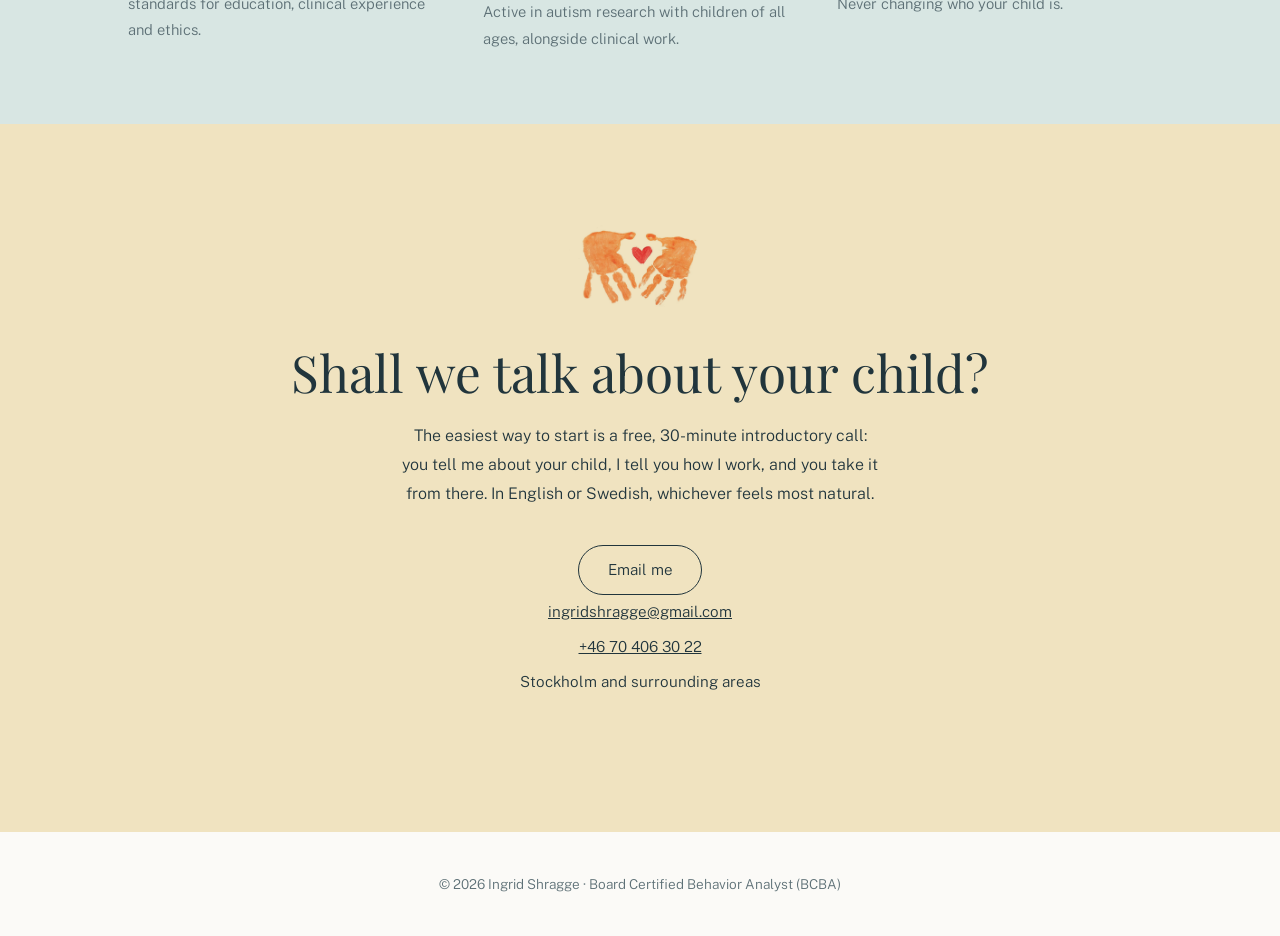
==== commit 593ccb8c: "Groddmärke som logga i headern + ny favicon/app-ikon (?v=7) Co-Authored-By: Claude Fable 5 <noreply@" ====
--- a/index.html
+++ b/index.html
@@ -24,12 +24,12 @@
   <link rel="preconnect" href="https://fonts.googleapis.com">
   <link rel="preconnect" href="https://fonts.gstatic.com" crossorigin>
   <link href="https://fonts.googleapis.com/css2?family=Playfair+Display:ital,wght@0,400;0,600;1,400&family=Public+Sans:wght@300;600&display=swap" rel="stylesheet">
-  <link rel="stylesheet" href="css/style.css?v=6">
+  <link rel="stylesheet" href="css/style.css?v=7">
 </head>
 <body>
 
   <header class="site-header">
-    <a class="logo" href="index.html">Ingrid Shragge</a>
+    <a class="logo" href="index.html"><svg class="logo-marke" viewBox="0 0 40 46" aria-hidden="true"><path d="M20 42 C20 35 20 28 20 19" fill="none" stroke="#274e53" stroke-width="3.2" stroke-linecap="round"/><path d="M20 19 C11 17 5.5 10.5 4.5 1.5 C13.5 3 19 9.5 20 19 Z" fill="#d8e6e3" stroke="#274e53" stroke-width="2.2" stroke-linejoin="round"/><path d="M20 25 C29 23 34.5 16.5 35.5 7.5 C26.5 9 21 15.5 20 25 Z" fill="#f0e3c0" stroke="#274e53" stroke-width="2.2" stroke-linejoin="round"/></svg>Ingrid Shragge</a>
     <nav>
       <a href="#about">About</a>
       <a href="#how-i-work">How I work</a>
--- a/css/style.css
+++ b/css/style.css
@@ -95,6 +95,17 @@
   font-size: 1.35rem;
   color: var(--text);
   text-decoration: none;
+  display: inline-flex;
+  align-items: center;
+  gap: 0.5em;
+}
+
+/* Groddmärket: logga bredvid namnet (Marcs val 8/7, spår A) */
+.logo-marke {
+  height: 1.5em;
+  width: auto;
+  flex: none;
+  display: block;
 }
 
 .site-header nav {
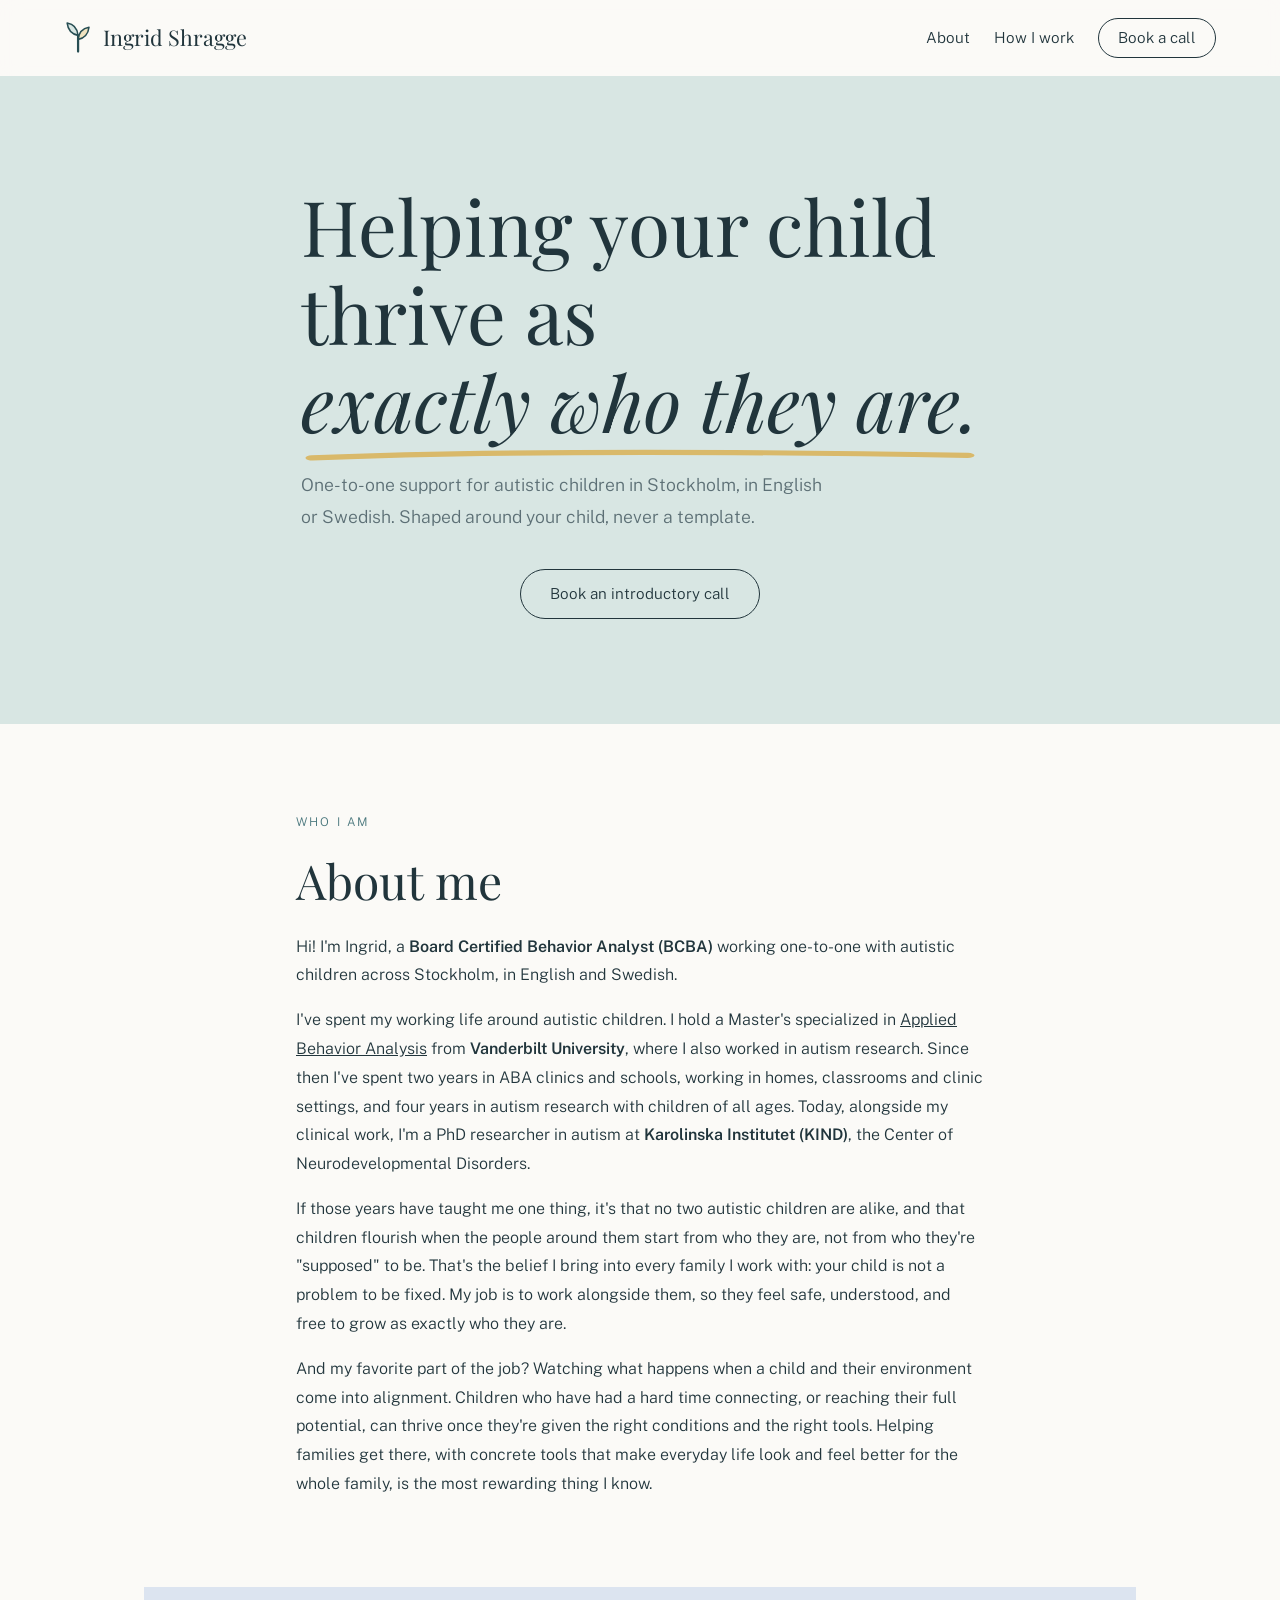
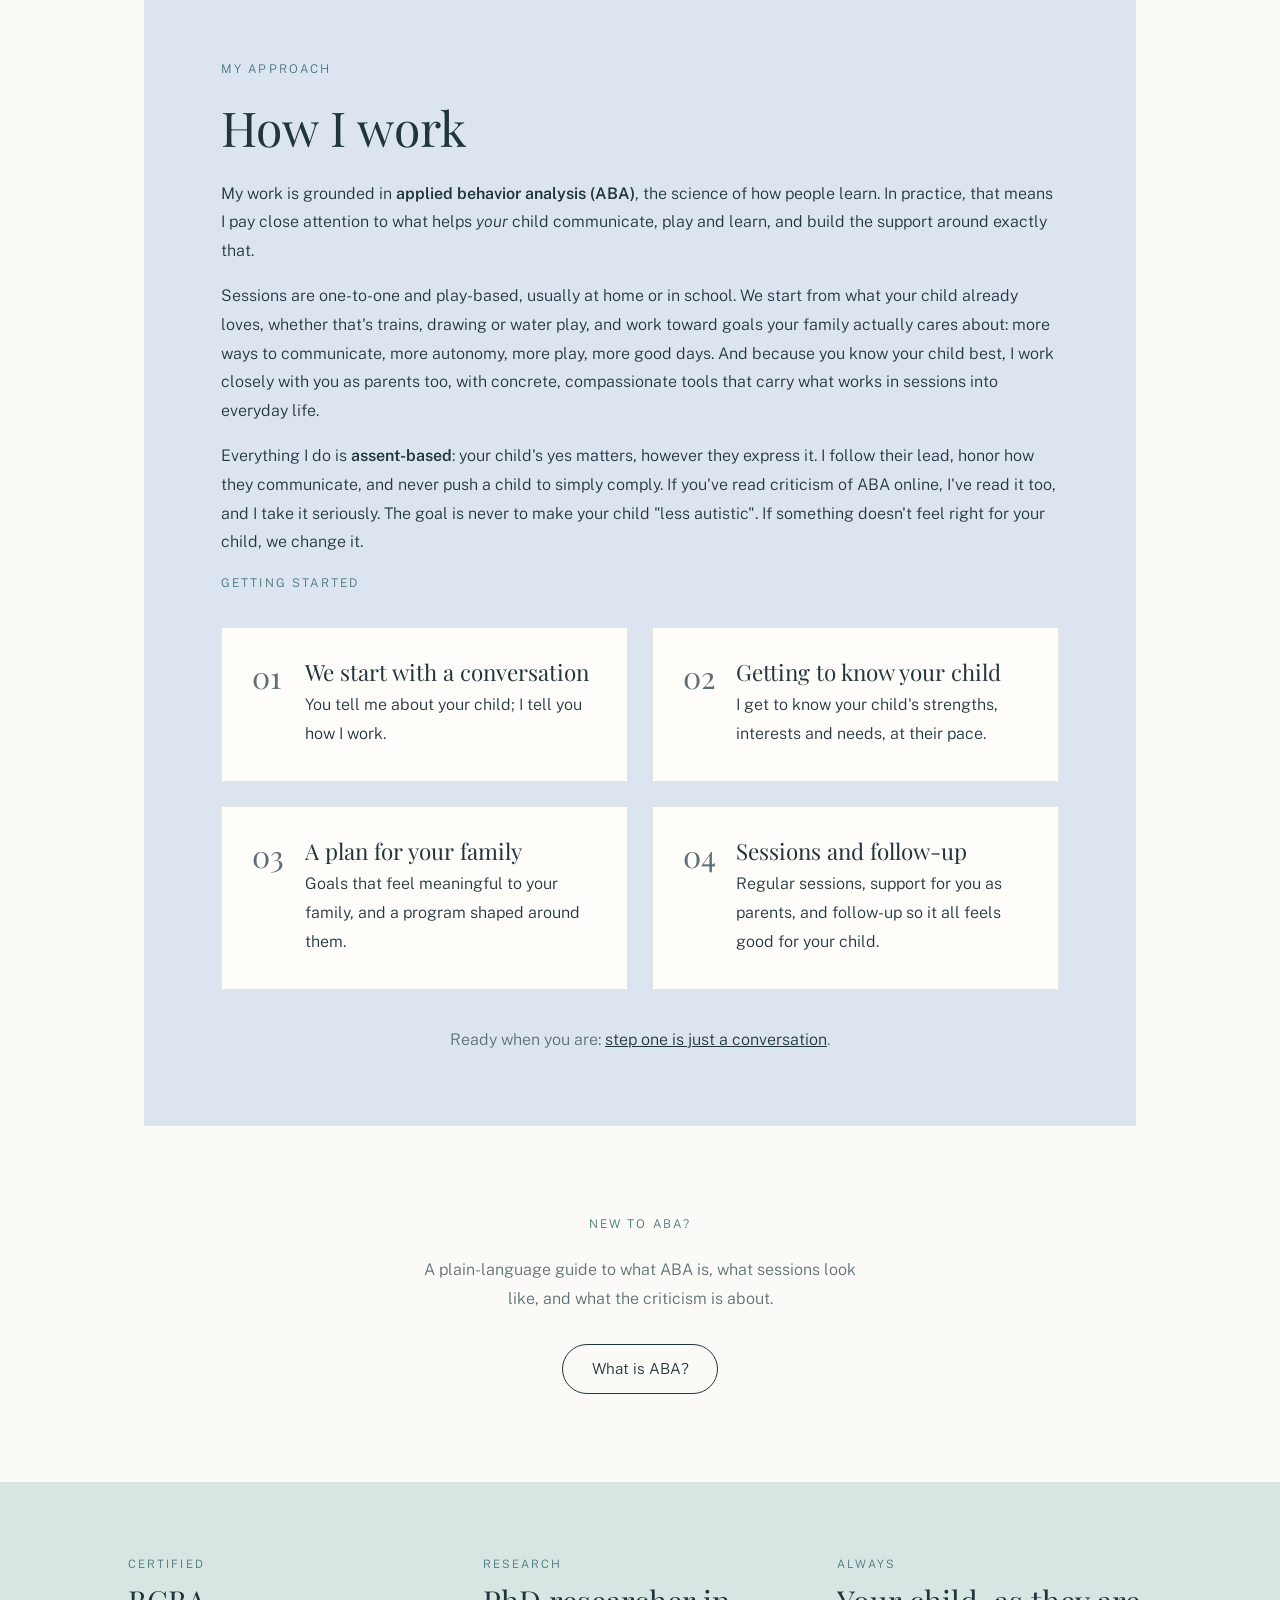
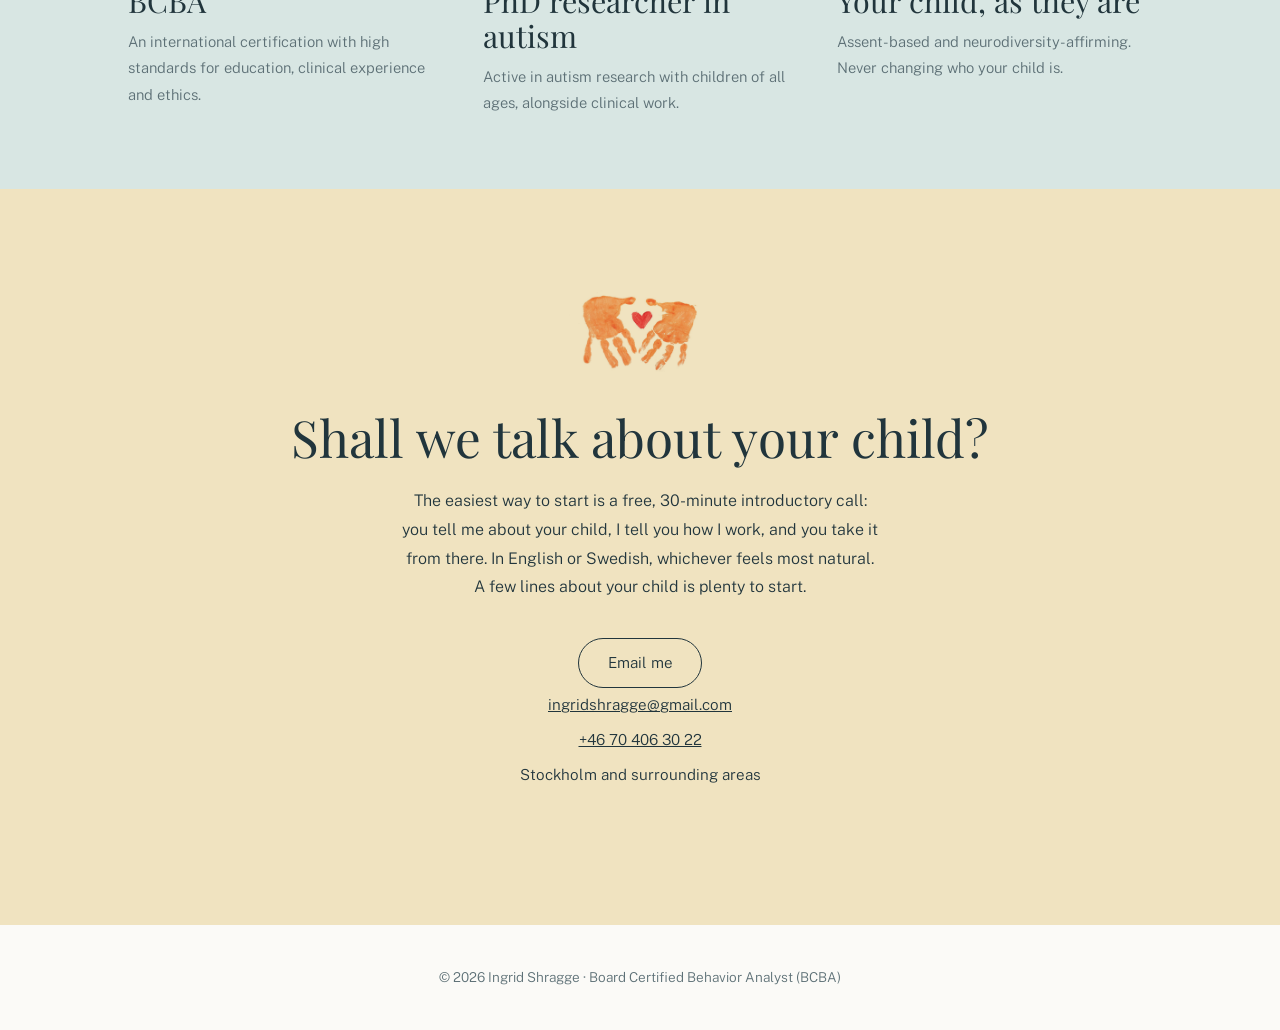
==== commit 2ebc73b9: "Kundrese-fixar: språk i heron, länk efter stegen, mejlämne + lugnande rad (?v=8) Co-Authored-By: Cla" ====
--- a/index.html
+++ b/index.html
@@ -24,7 +24,7 @@
   <link rel="preconnect" href="https://fonts.googleapis.com">
   <link rel="preconnect" href="https://fonts.gstatic.com" crossorigin>
   <link href="https://fonts.googleapis.com/css2?family=Playfair+Display:ital,wght@0,400;0,600;1,400&family=Public+Sans:wght@300;600&display=swap" rel="stylesheet">
-  <link rel="stylesheet" href="css/style.css?v=7">
+  <link rel="stylesheet" href="css/style.css?v=8">
 </head>
 <body>
 
@@ -44,7 +44,8 @@
           <h1>Helping your child <br>thrive as <br><em class="svep">exactly who they are.</em></h1>
           <p class="hero-text">
             One-to-one support for autistic children in Stockholm,
-            shaped around your child. Never a template.
+            in English or Swedish. Shaped around your child,
+            never a template.
           </p>
           <a class="knapp" href="#contact">Book an introductory call</a>
         </div>
@@ -137,6 +138,7 @@
           <p>Regular sessions, support for you as parents, and follow-up so it all feels good for your child.</p>
         </li>
       </ol>
+      <p class="steg-cta">Ready when you are: <a href="#contact">step one is just a conversation</a>.</p>
     </section>
 
     <aside class="aba-banner">
@@ -178,10 +180,11 @@
           The easiest way to start is a free, 30-minute introductory call:
           you tell me about your child, I tell you how I work, and you take
           it from there. In English or Swedish, whichever feels most natural.
+          A few lines about your child is plenty to start.
         </p>
-        <a class="knapp" href="mailto:ingridshragge@gmail.com">Email me</a>
+        <a class="knapp" href="mailto:ingridshragge@gmail.com?subject=Introductory%20call">Email me</a>
         <p class="kontakt-rader">
-          <a href="mailto:ingridshragge@gmail.com">ingridshragge@gmail.com</a><br>
+          <a href="mailto:ingridshragge@gmail.com?subject=Introductory%20call">ingridshragge@gmail.com</a><br>
           <a href="tel:+46704063022">+46 70 406 30 22</a><br>
           Stockholm and surrounding areas
         </p>
--- a/css/style.css
+++ b/css/style.css
@@ -332,6 +332,13 @@
   margin-bottom: 0.35rem;
 }
 
+/* Diskret väg till kontakt direkt efter stegen (kundrese-fix 8/7) */
+.steg-cta {
+  margin-top: 2.25rem;
+  text-align: center;
+  color: var(--dov);
+}
+
 /* --- Förtroendepelare (ljus teal-band) --- */
 
 .fortroende {
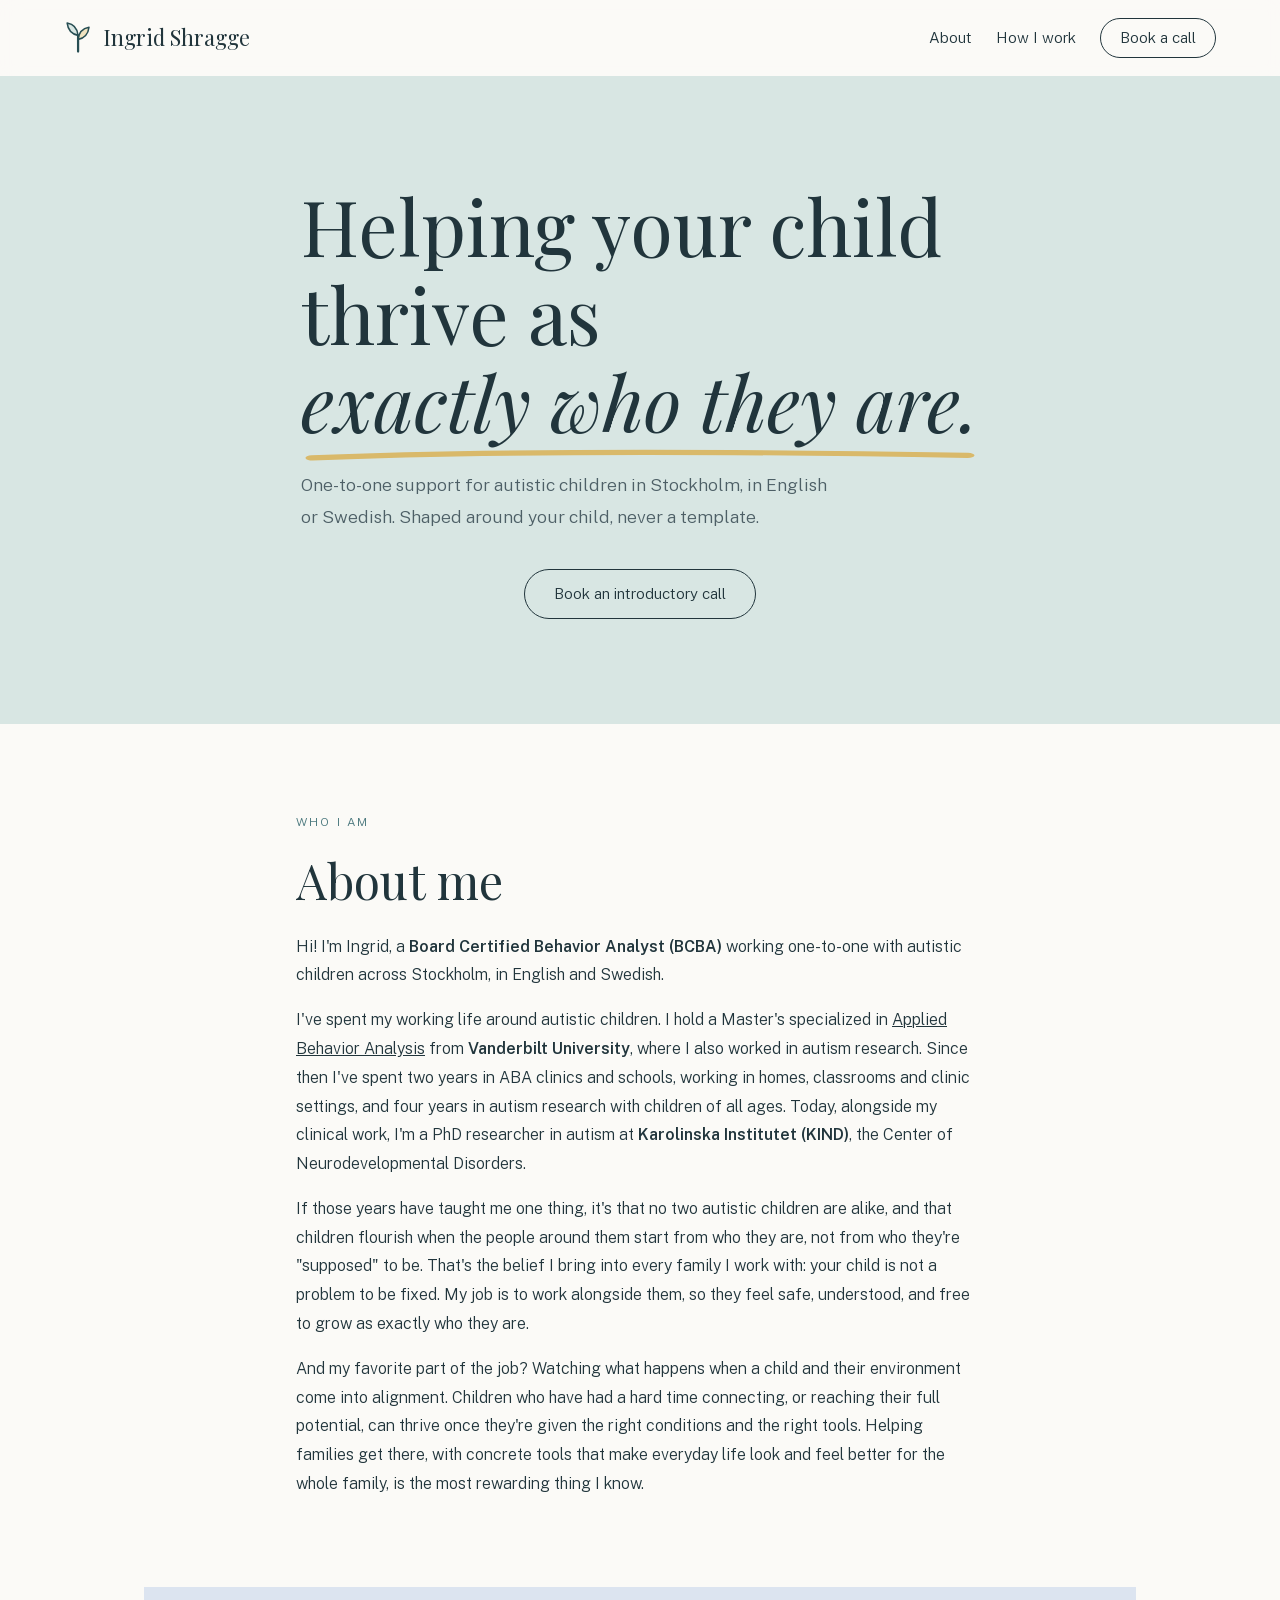
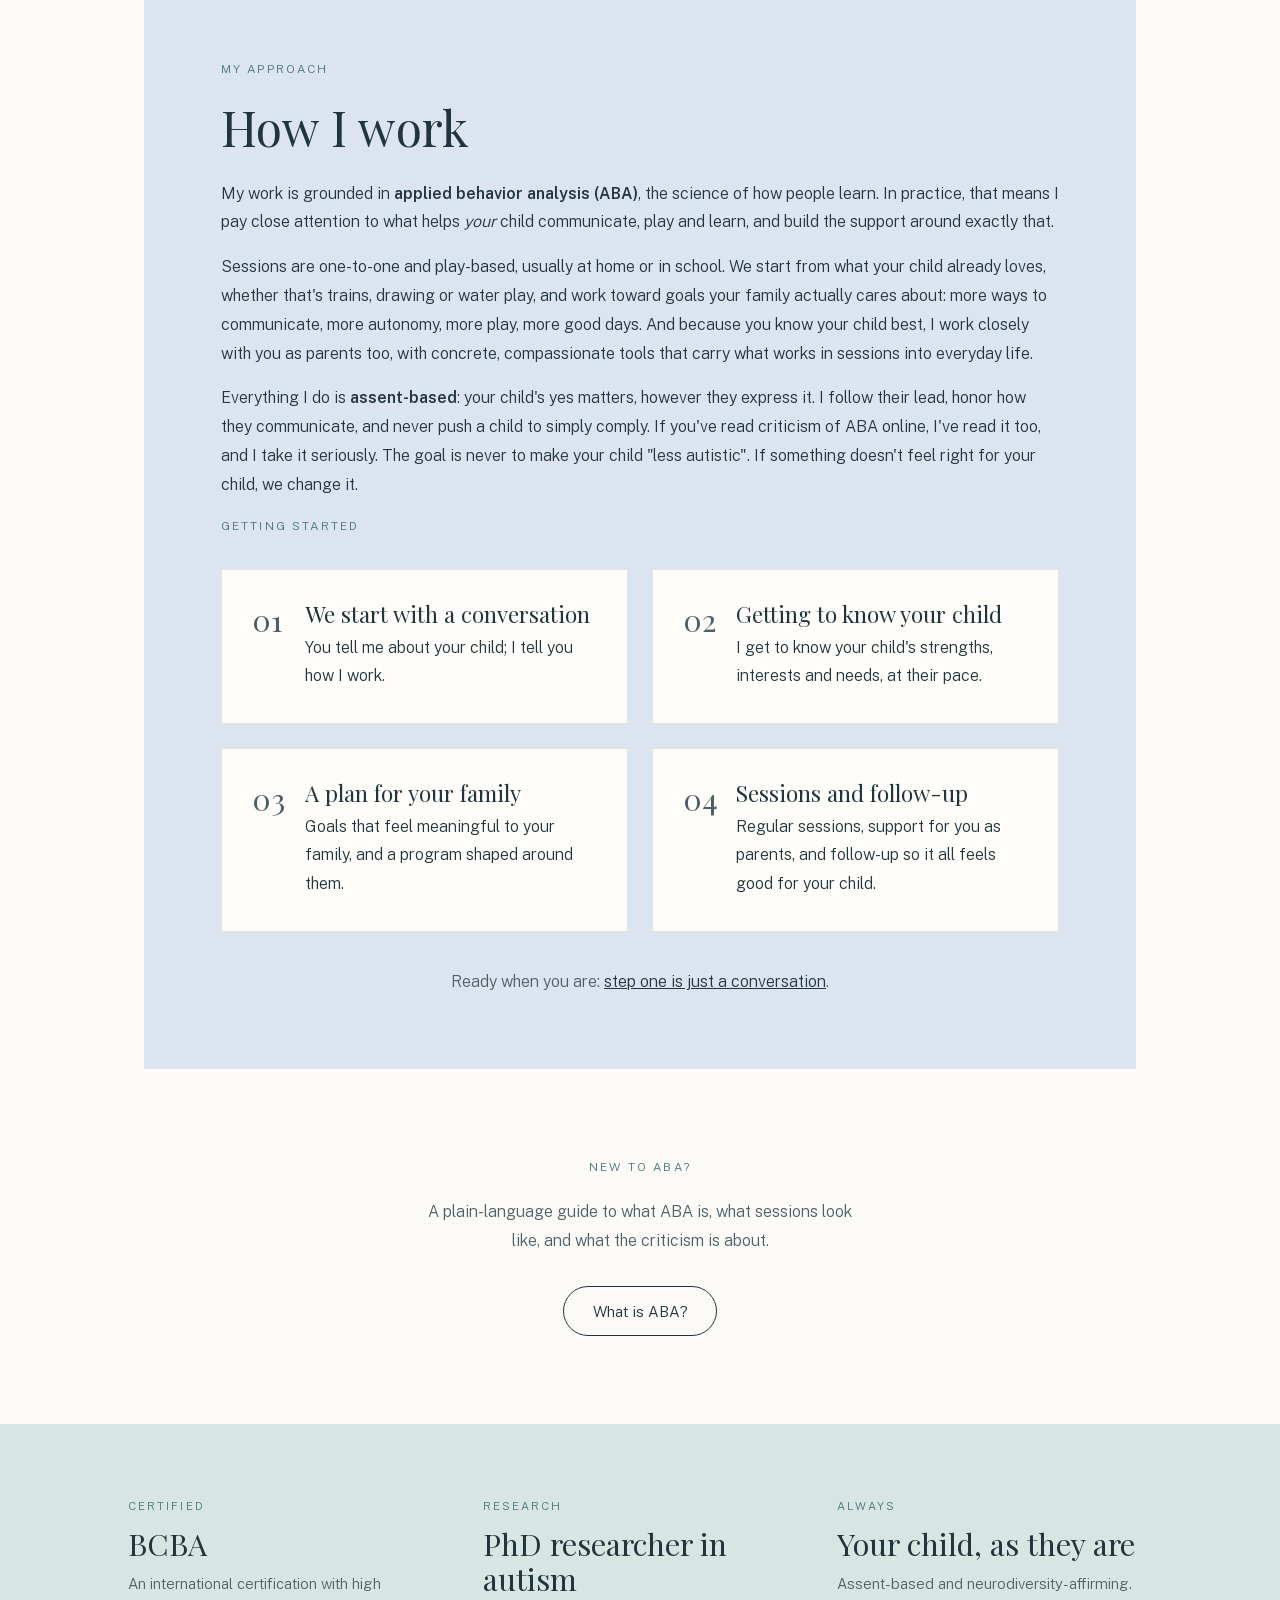
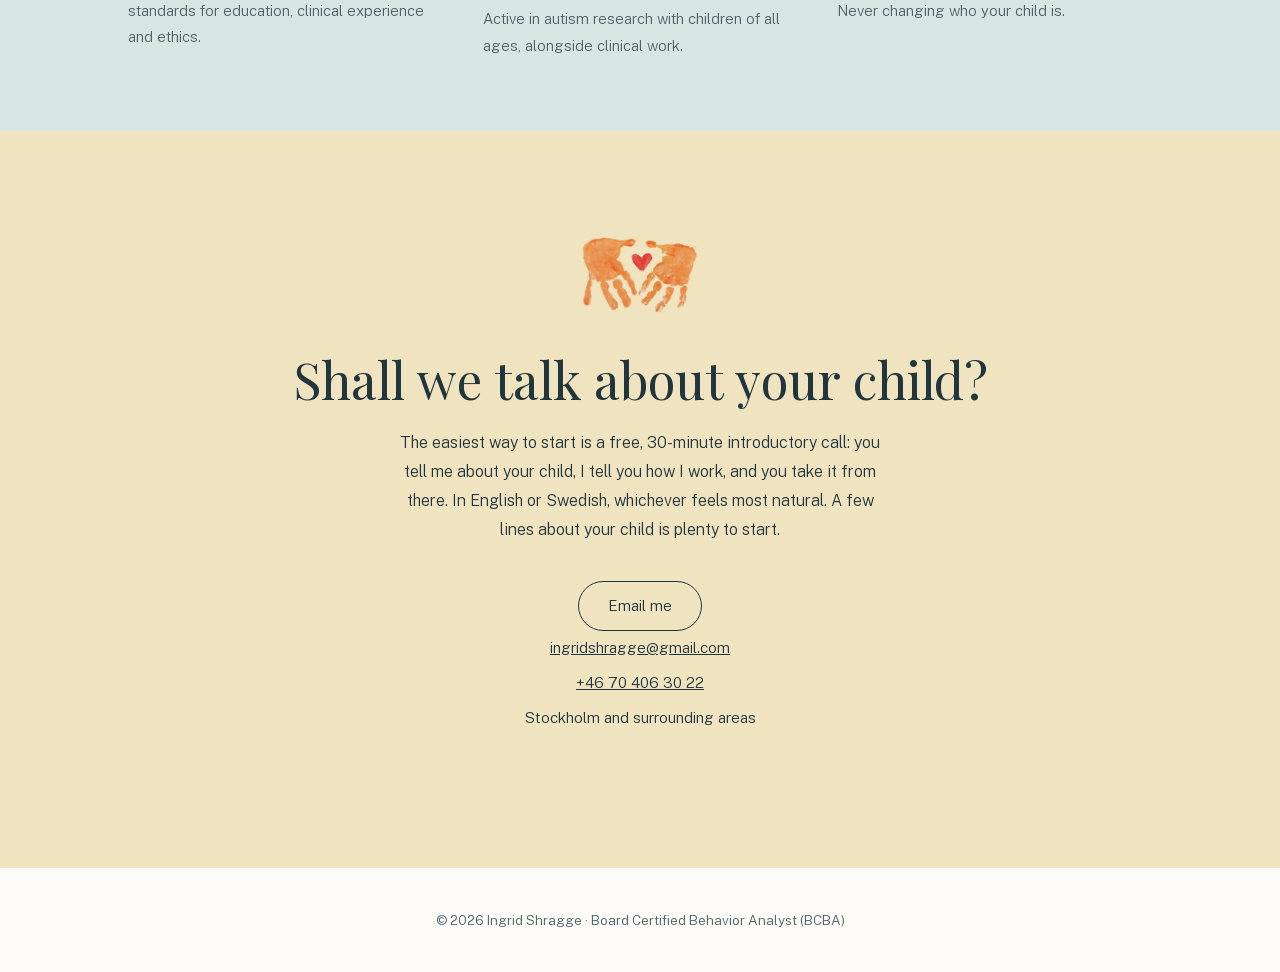
==== commit 5870d80a: "UX-hantverk: självhostade typsnitt, WCAG-kontrast, egen 404, grodd på OG-kortet (?v=9) Co-Authored-B" ====
--- a/index.html
+++ b/index.html
@@ -21,10 +21,7 @@
   <meta property="og:image:height" content="630">
   <meta name="twitter:card" content="summary_large_image">
 
-  <link rel="preconnect" href="https://fonts.googleapis.com">
-  <link rel="preconnect" href="https://fonts.gstatic.com" crossorigin>
-  <link href="https://fonts.googleapis.com/css2?family=Playfair+Display:ital,wght@0,400;0,600;1,400&family=Public+Sans:wght@300;600&display=swap" rel="stylesheet">
-  <link rel="stylesheet" href="css/style.css?v=8">
+  <link rel="stylesheet" href="css/style.css?v=9">
 </head>
 <body>
 
--- a/css/style.css
+++ b/css/style.css
@@ -5,10 +5,35 @@
    Egen palett: ink + teal + guld + himmelsblå
    ================================================== */
 
+/* Självhostade typsnitt (8/7): inga anrop till Googles servrar,
+   bättre för GDPR och laddtid. OFL-licens, se fonts/LÄSMIG.txt.
+   public-sans-vf är variabel och täcker vikt 300-600. */
+@font-face {
+  font-family: "Playfair Display";
+  font-style: normal;
+  font-weight: 400;
+  font-display: swap;
+  src: url("../fonts/playfair-display-400.woff2") format("woff2");
+}
+@font-face {
+  font-family: "Playfair Display";
+  font-style: italic;
+  font-weight: 400;
+  font-display: swap;
+  src: url("../fonts/playfair-display-400-italic.woff2") format("woff2");
+}
+@font-face {
+  font-family: "Public Sans";
+  font-style: normal;
+  font-weight: 300 600;
+  font-display: swap;
+  src: url("../fonts/public-sans-vf.woff2") format("woff2");
+}
+
 :root {
   --bg: #fbfaf7;
   --text: #21353c;
-  --dov: #5c6f75;
+  --dov: #4d5f66; /* mörkad 8/7: klarar WCAG AA (4.5:1) även på teal/himmel */
   --teal-mork: #274e53;
   --teal: #d8e6e3;
   --guld: #f0e3c0;
